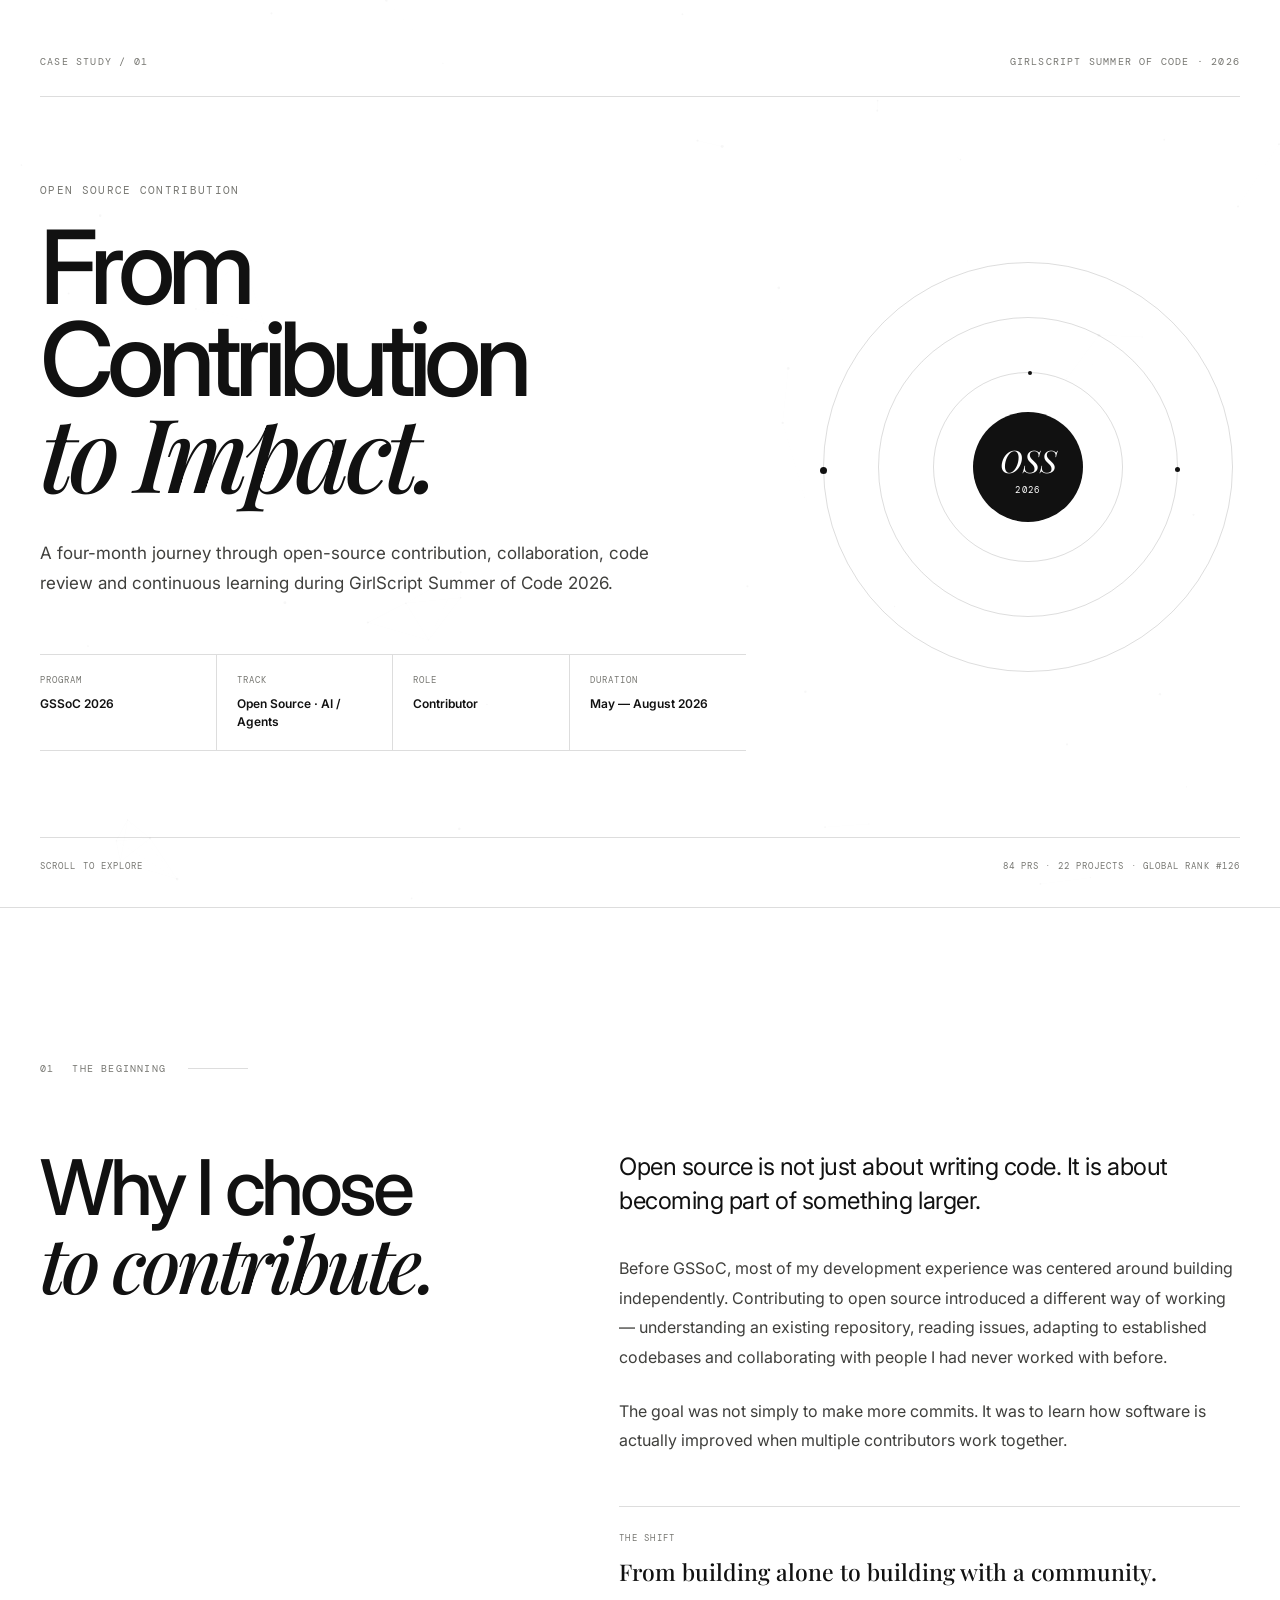
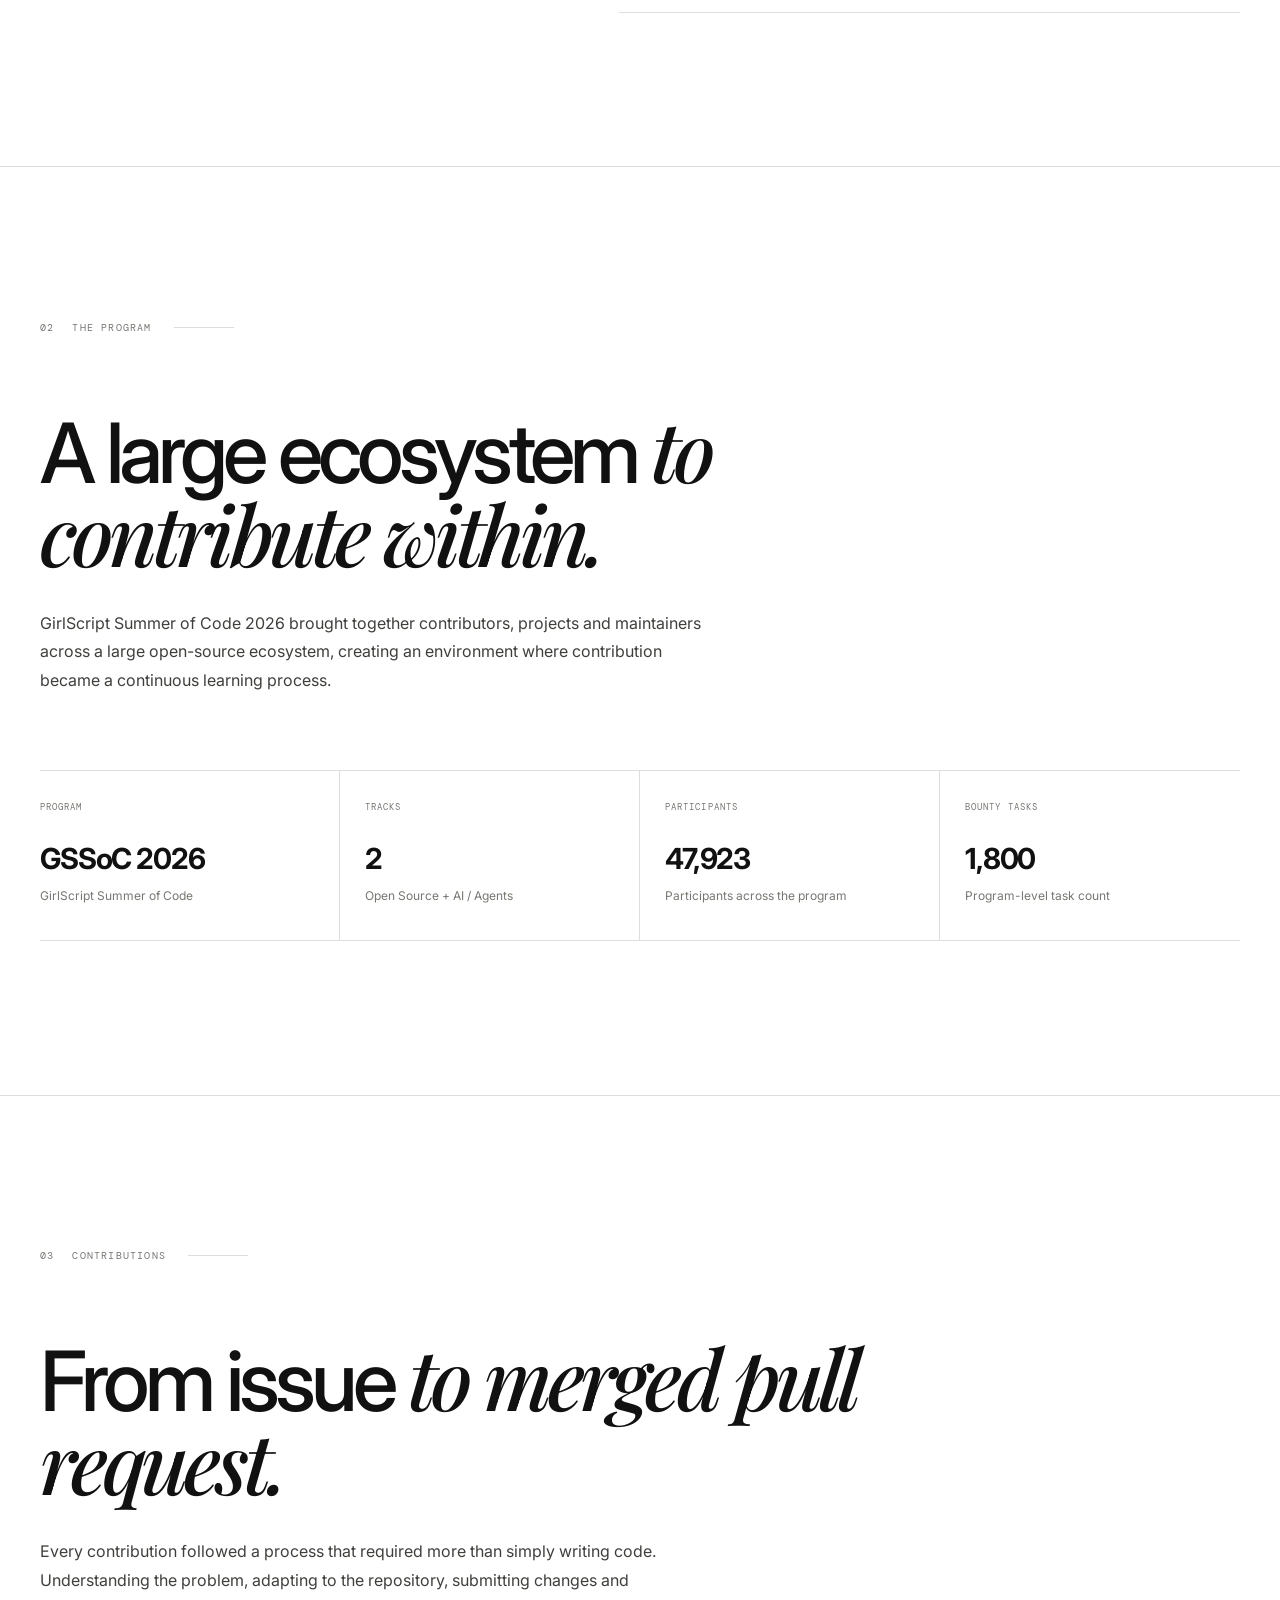
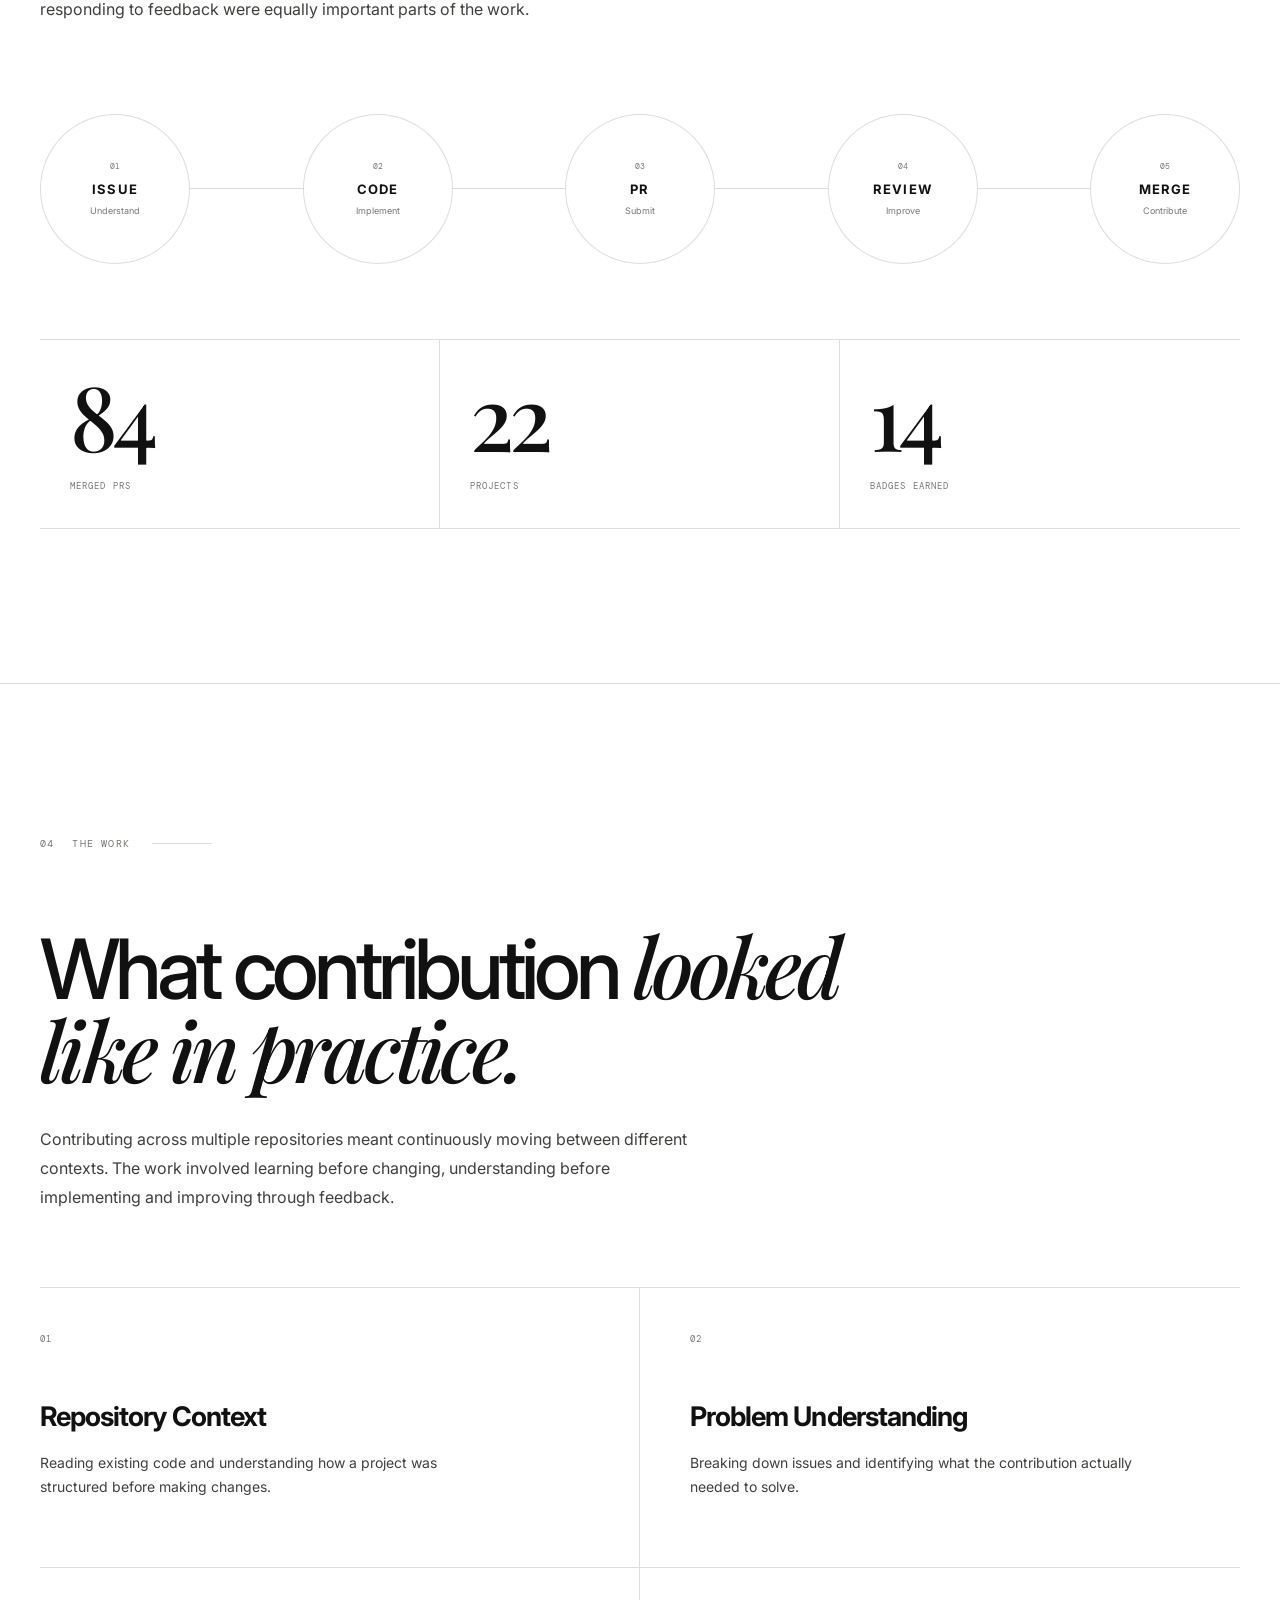
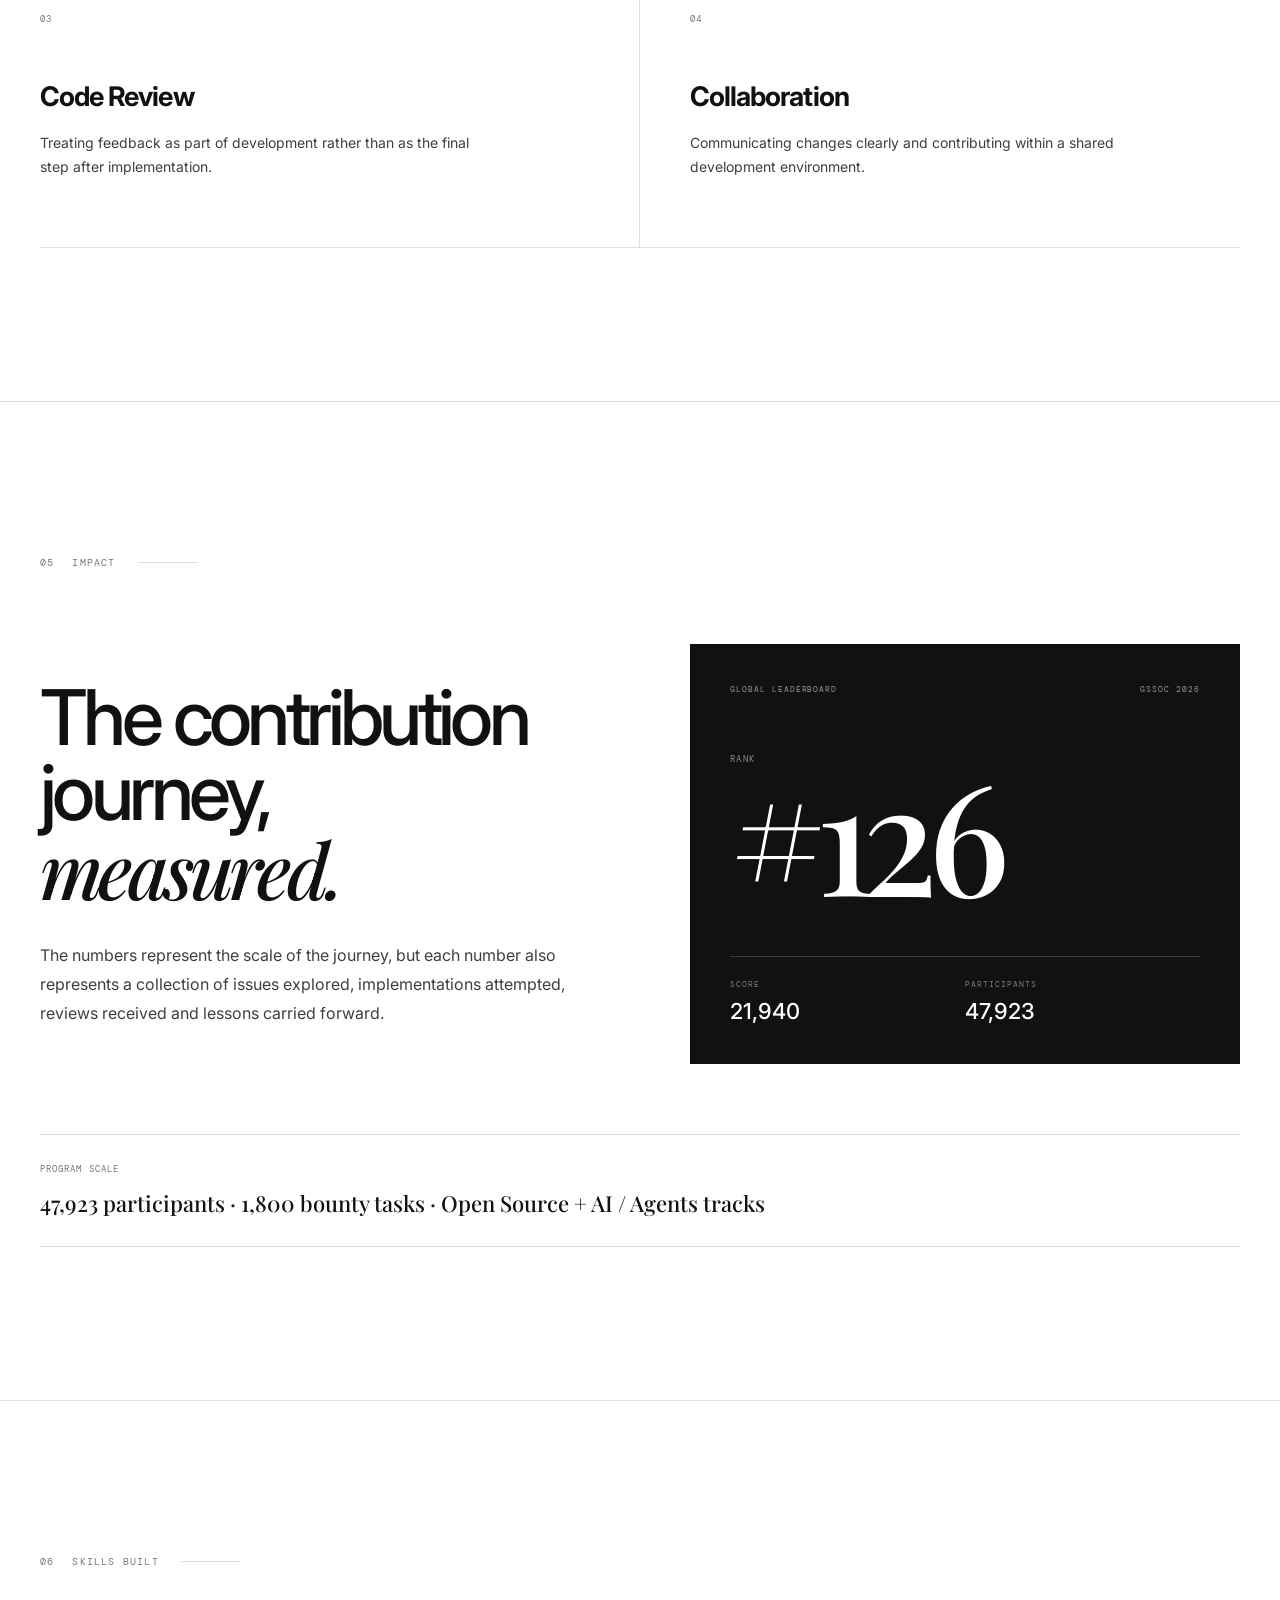
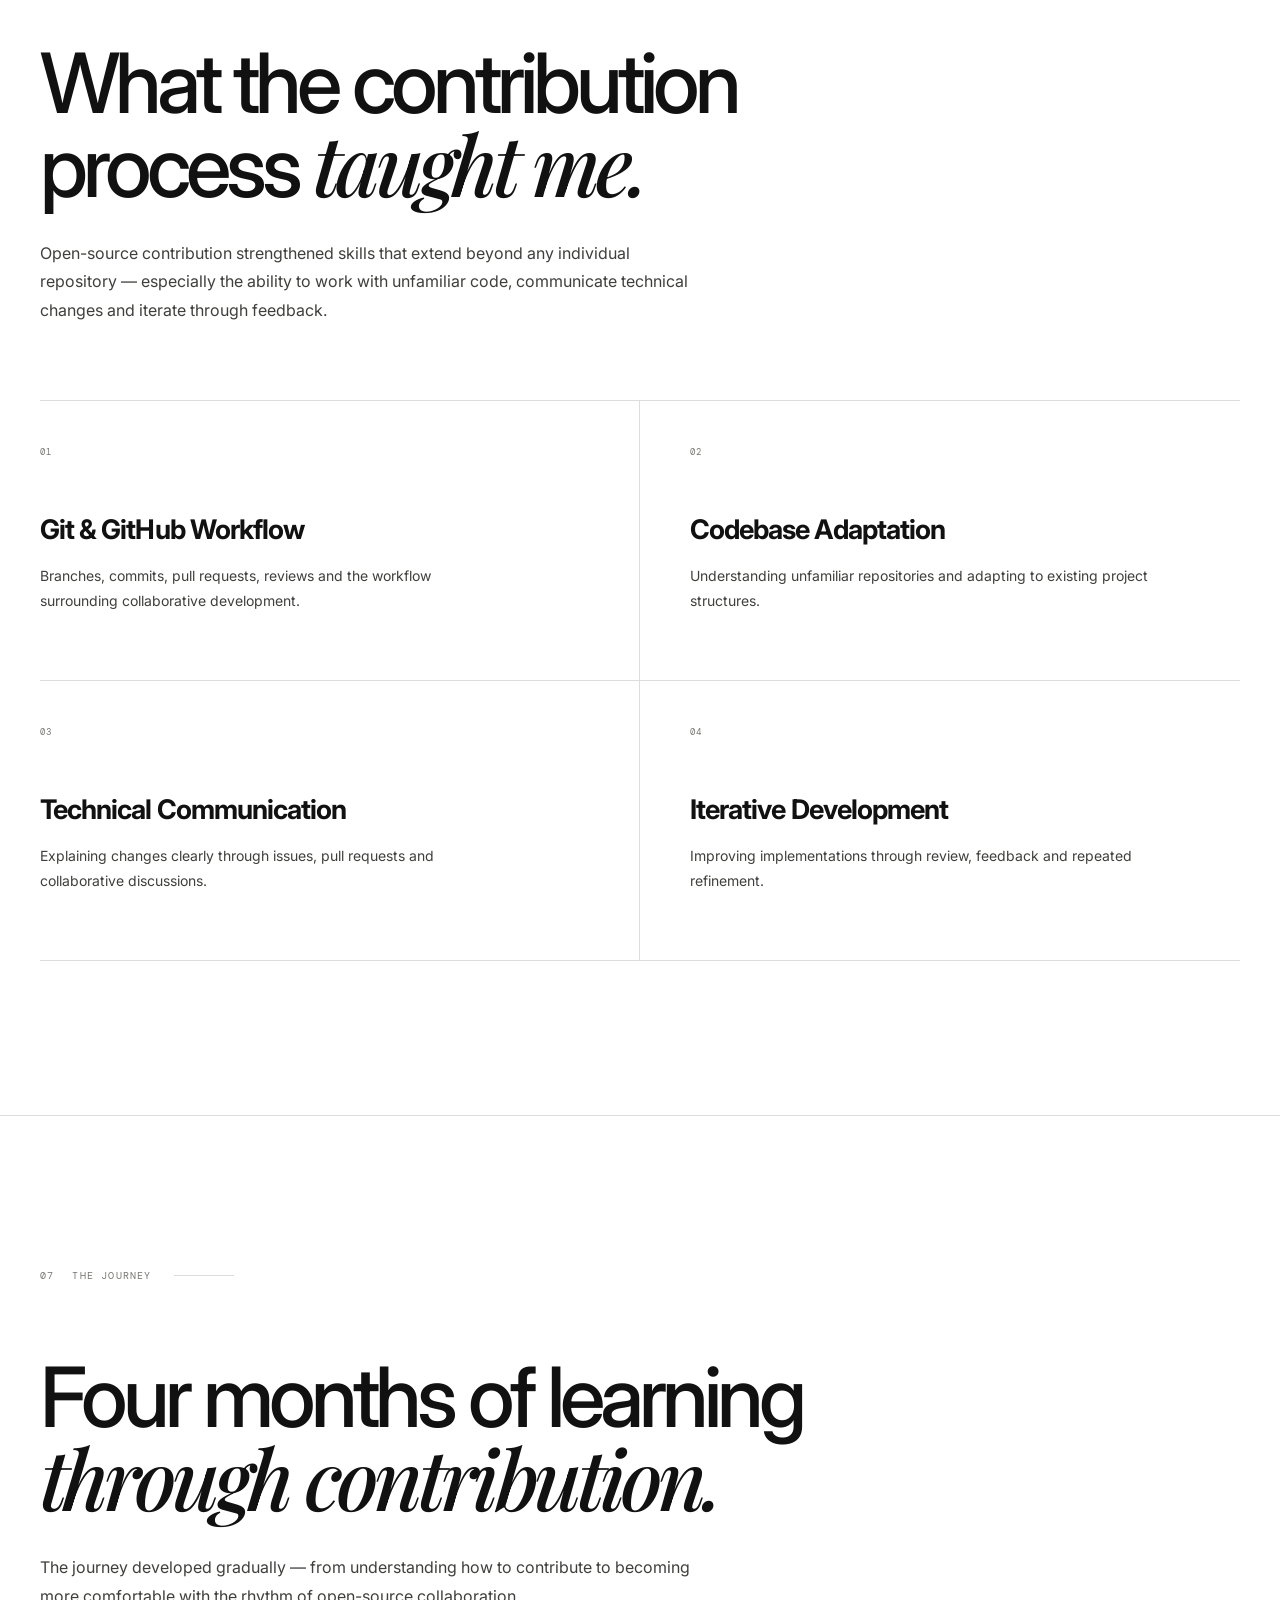
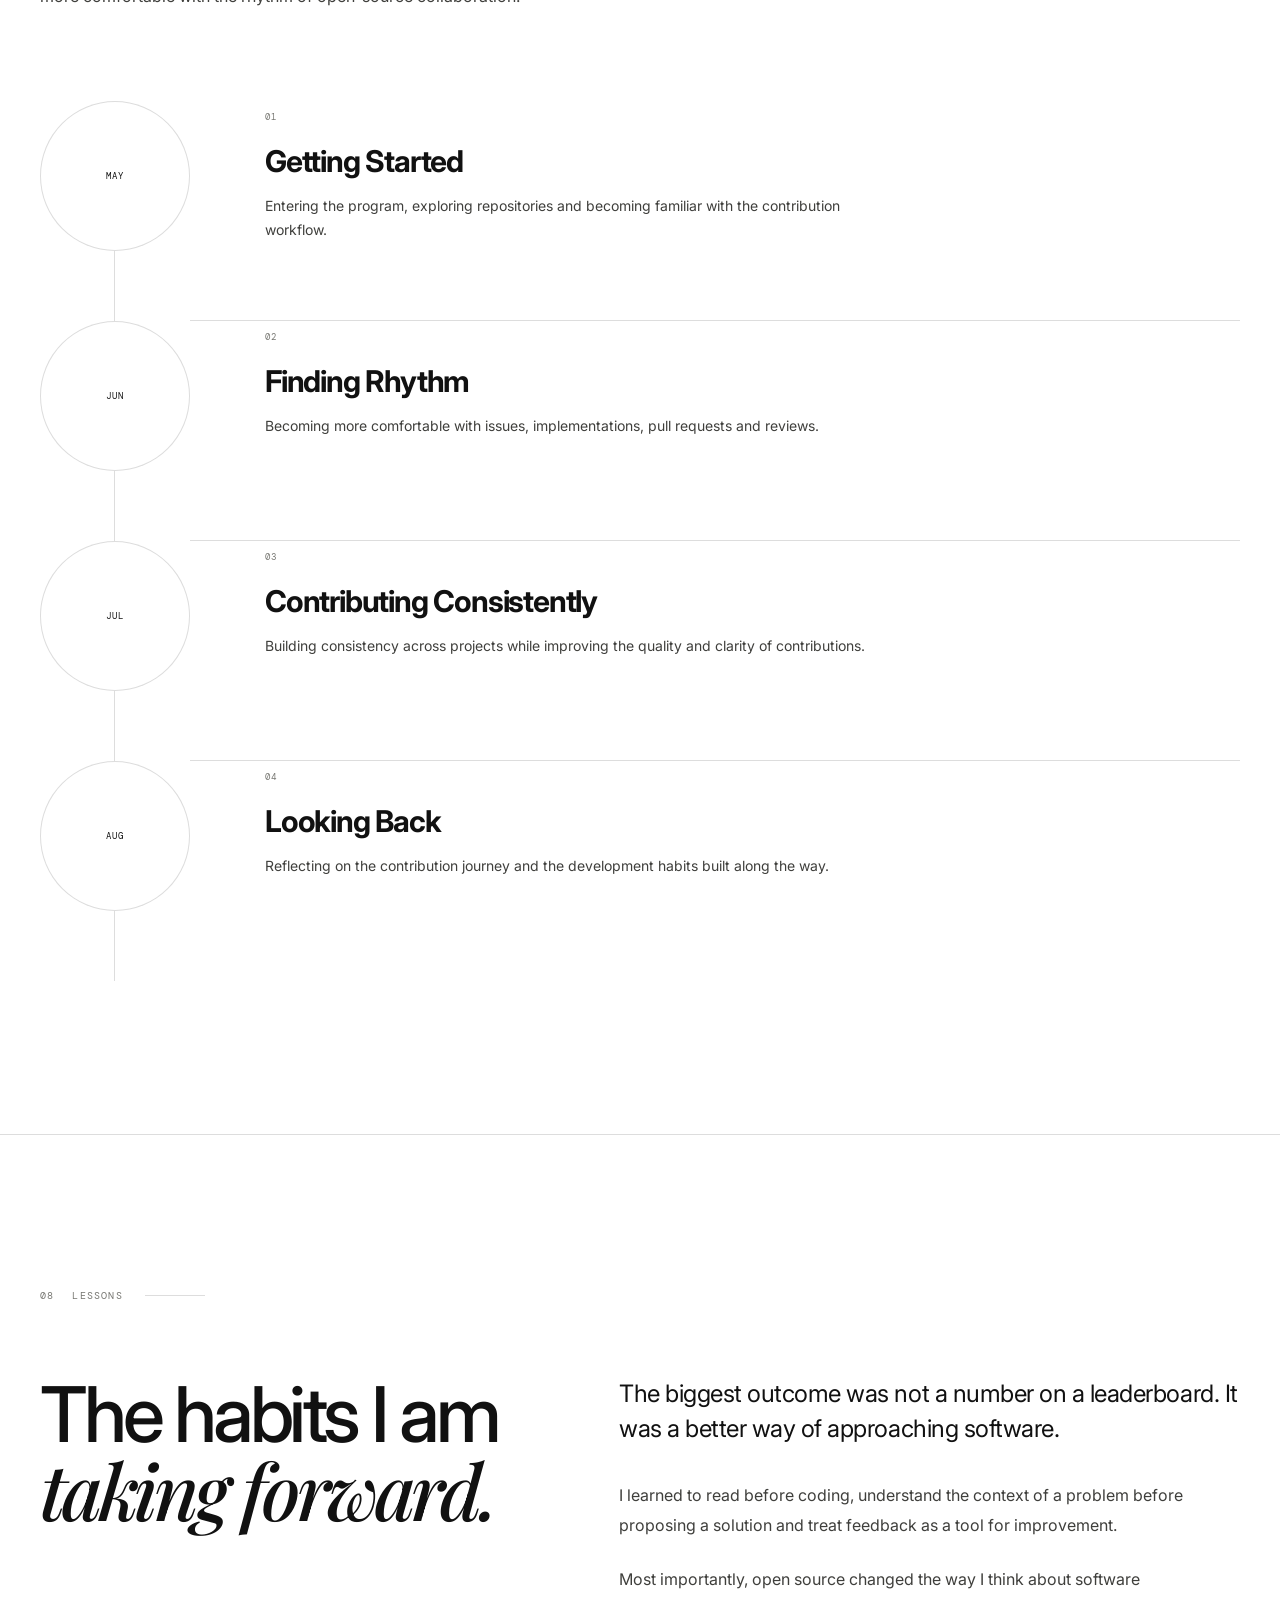
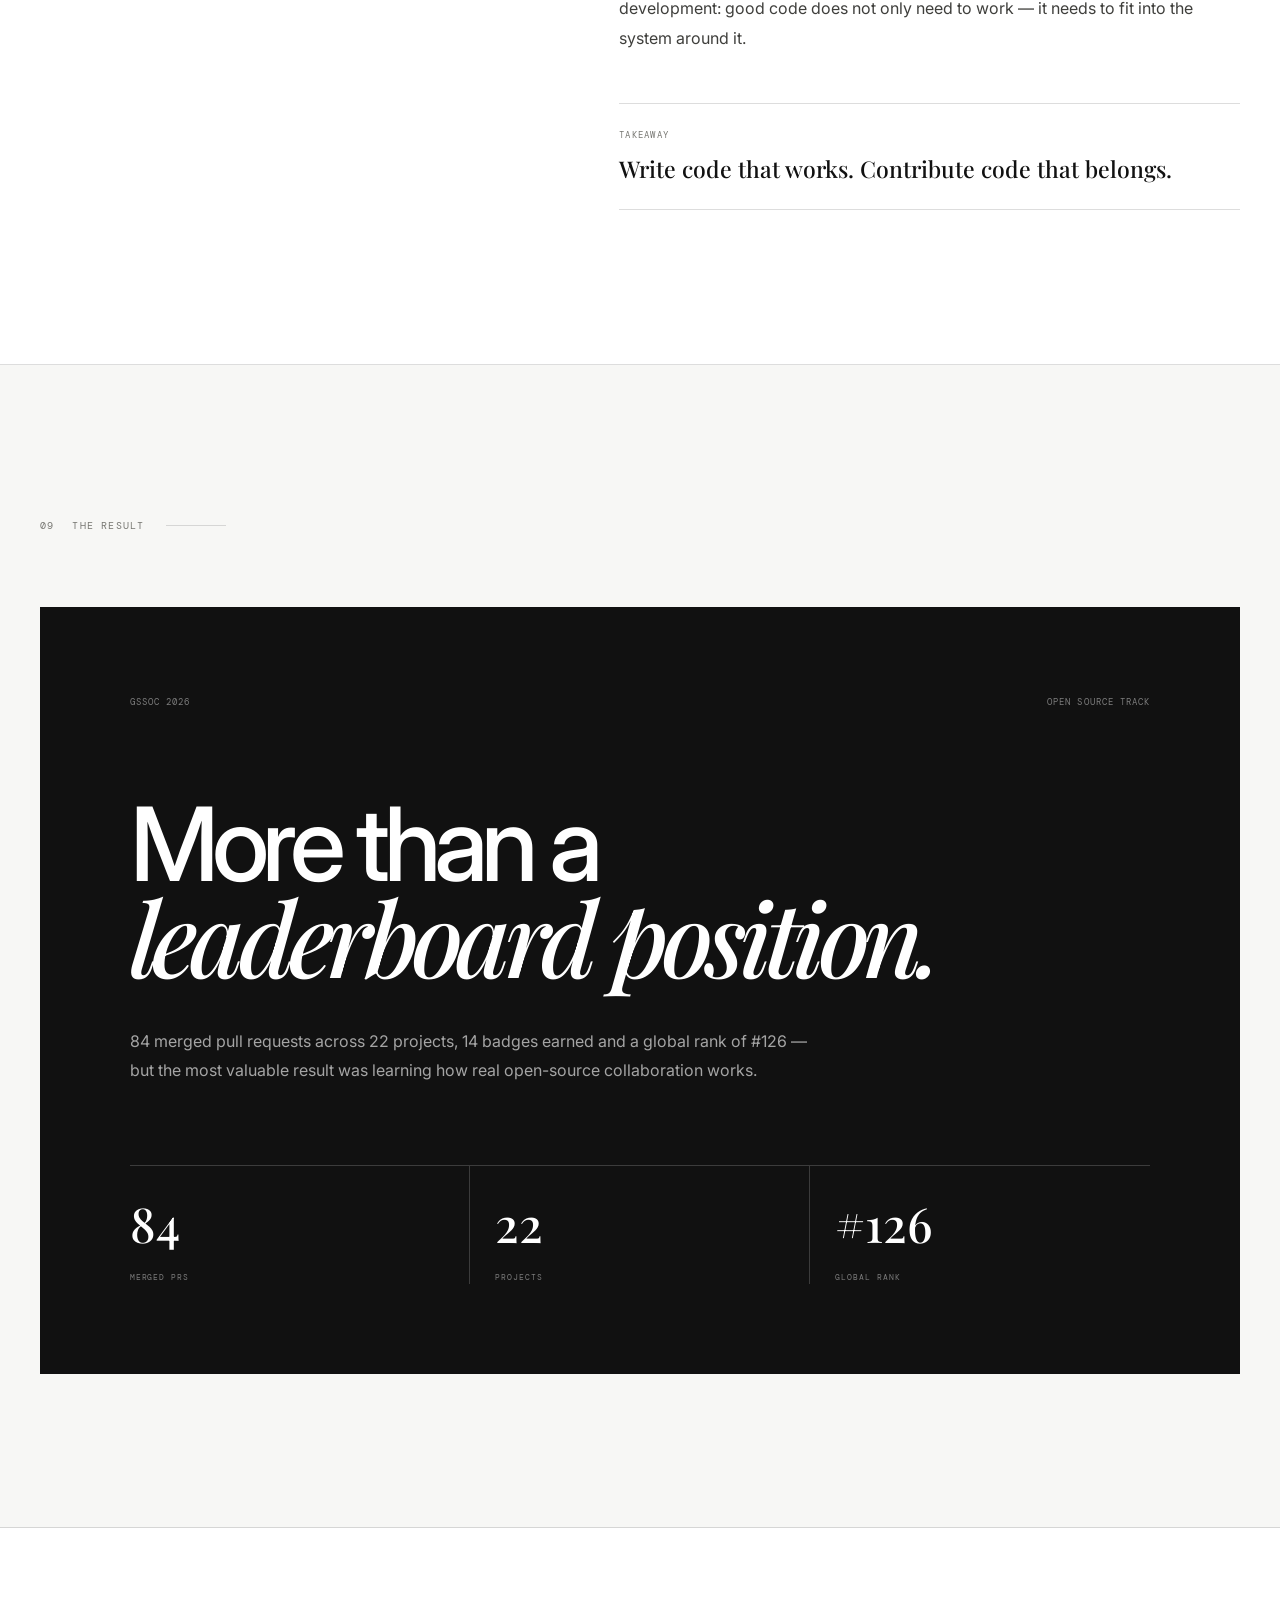
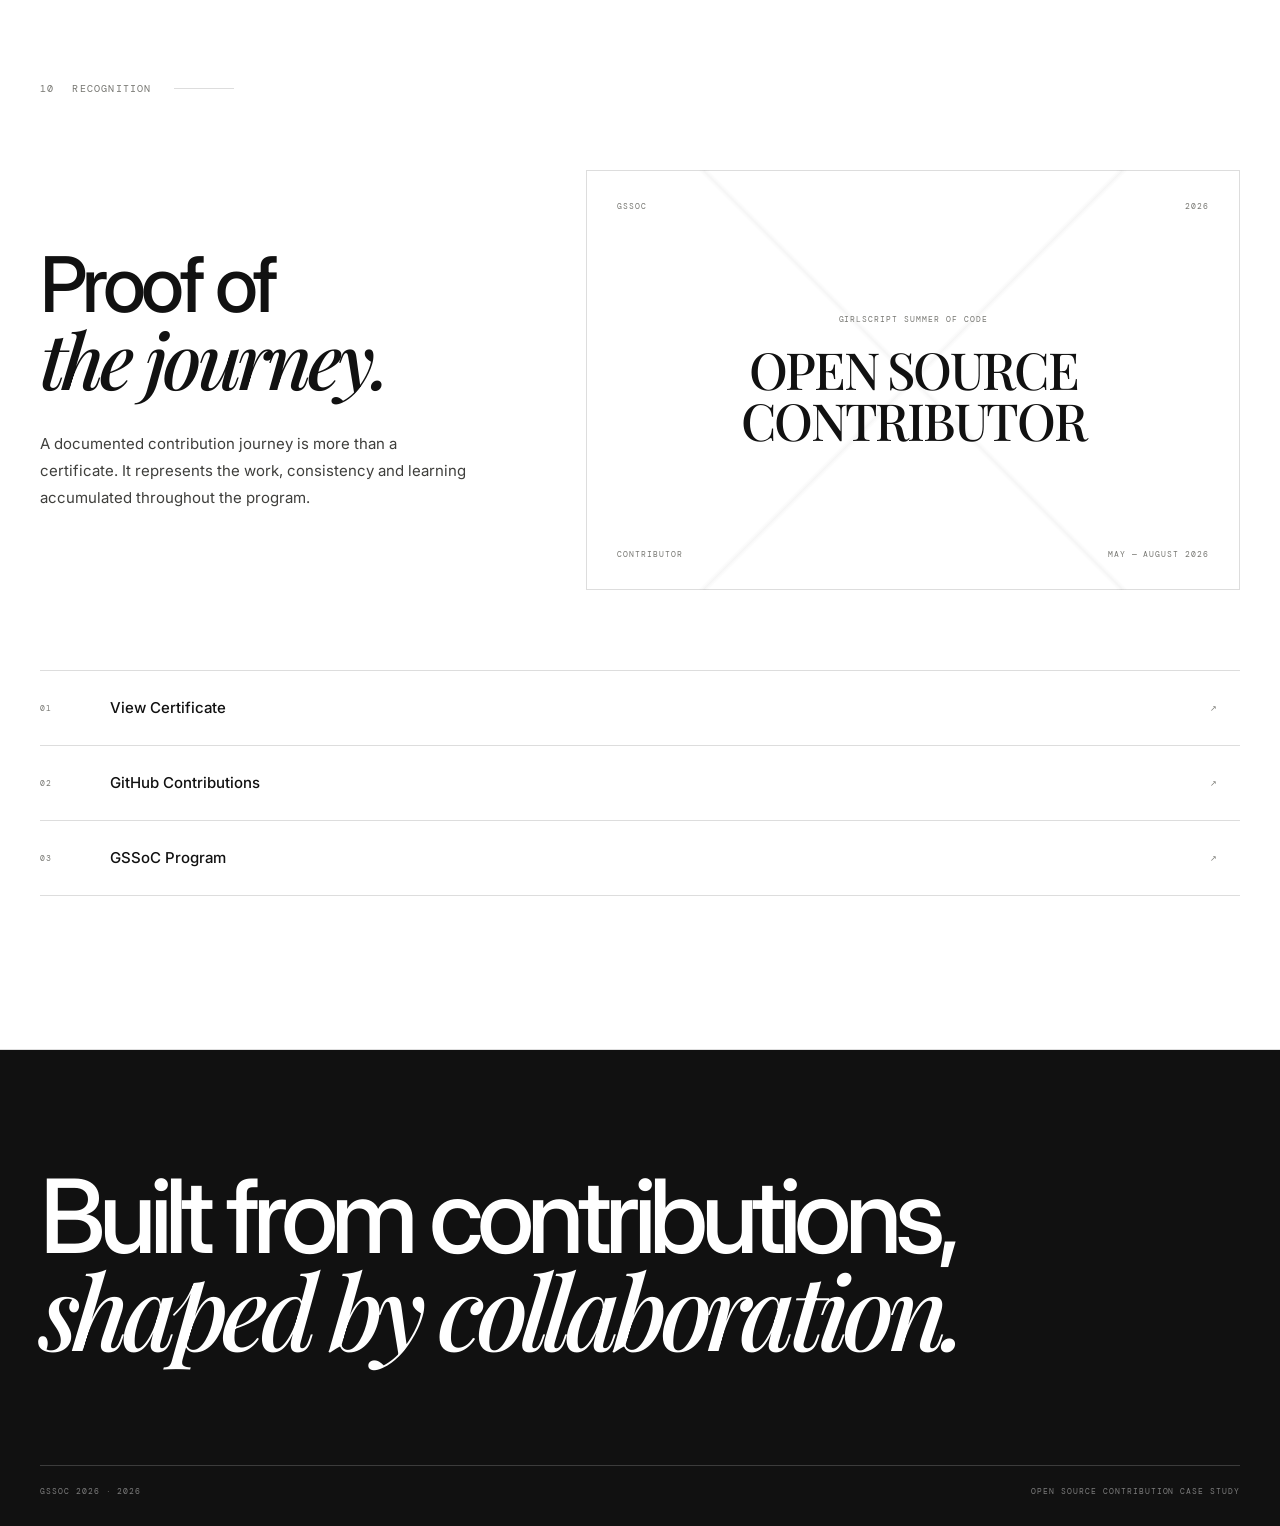
==== open source story/gssoc2026.html @ bcee95c9 "add gssoc experience" ====
<!doctype html>
<html lang="en">
  <head>
    <meta charset="UTF-8" />
    <meta name="viewport" content="width=device-width, initial-scale=1.0" />

    <title>GSSoC 2026 — Open Source Contribution Case Study</title>

    <meta
      name="description"
      content="A case study of my GirlScript Summer of Code 2026 open-source contribution journey."
    />

    <link rel="preconnect" href="https://fonts.googleapis.com" />
    <link rel="preconnect" href="https://fonts.gstatic.com" crossorigin />

    <link
      href="https://fonts.googleapis.com/css2?family=DM+Mono:wght@400;500&family=Inter:wght@400;500;600;700&family=Playfair+Display:ital,wght@0,500;0,600;1,500;1,600&display=swap"
      rel="stylesheet"
    />

    <link rel="stylesheet" href="opensource.css" />
  </head>

  <body>
    <div class="page-progress" id="page-progress"></div>

    <canvas id="network-bg"></canvas>

    <main>
      <!-- HERO -->
      <section class="gssoc-hero" id="top">
        <div class="hero-container">
          <div class="hero-top reveal">
            <span class="case-index">CASE STUDY / 01</span>
            <span class="hero-type">GIRLSCRIPT SUMMER OF CODE · 2026</span>
          </div>

          <div class="hero-main">
            <div class="hero-copy reveal">
              <p class="eyebrow">OPEN SOURCE CONTRIBUTION</p>

              <h1>
                From Contribution
                <em>to Impact.</em>
              </h1>

              <p class="hero-description">
                A four-month journey through open-source contribution,
                collaboration, code review and continuous learning during
                GirlScript Summer of Code 2026.
              </p>

              <div class="hero-meta">
                <div class="hero-meta-item">
                  <span>PROGRAM</span>
                  <strong>GSSoC 2026</strong>
                </div>

                <div class="hero-meta-item">
                  <span>TRACK</span>
                  <strong>Open Source · AI / Agents</strong>
                </div>

                <div class="hero-meta-item">
                  <span>ROLE</span>
                  <strong>Contributor</strong>
                </div>

                <div class="hero-meta-item">
                  <span>DURATION</span>
                  <strong>May — August 2026</strong>
                </div>
              </div>
            </div>

            <div class="hero-visual reveal">
              <div class="orbit orbit-one"></div>
              <div class="orbit orbit-two"></div>
              <div class="orbit orbit-three"></div>

              <div class="orbit-core">
                <span>OSS</span>
                <small>2026</small>
              </div>
            </div>
          </div>

          <div class="hero-bottom reveal">
            <span>SCROLL TO EXPLORE</span>
            <span>84 PRs · 22 PROJECTS · GLOBAL RANK #126</span>
          </div>
        </div>
      </section>

      <!-- 01 THE BEGINNING -->
      <section class="project-section story-section" id="beginning">
        <div class="section-container">
          <div class="section-heading reveal">
            <span class="section-number">01</span>
            <span class="section-label">THE BEGINNING</span>
          </div>

          <div class="story-grid">
            <div class="story-title reveal">
              <h2>
                Why I chose
                <em>to contribute.</em>
              </h2>
            </div>

            <div class="story-content reveal">
              <p class="story-lead">
                Open source is not just about writing code. It is about becoming
                part of something larger.
              </p>

              <p>
                Before GSSoC, most of my development experience was centered
                around building independently. Contributing to open source
                introduced a different way of working — understanding an
                existing repository, reading issues, adapting to established
                codebases and collaborating with people I had never worked with
                before.
              </p>

              <p>
                The goal was not simply to make more commits. It was to learn
                how software is actually improved when multiple contributors
                work together.
              </p>

              <div class="story-highlight">
                <span>THE SHIFT</span>
                <strong>
                  From building alone to building with a community.
                </strong>
              </div>
            </div>
          </div>
        </div>
      </section>

      <!-- 02 THE PROGRAM -->
      <section class="project-section" id="program">
        <div class="section-container">
          <div class="section-heading reveal">
            <span class="section-number">02</span>
            <span class="section-label">THE PROGRAM</span>
          </div>

          <div class="section-intro reveal">
            <h2>
              A large ecosystem
              <em>to contribute within.</em>
            </h2>

            <p>
              GirlScript Summer of Code 2026 brought together contributors,
              projects and maintainers across a large open-source ecosystem,
              creating an environment where contribution became a continuous
              learning process.
            </p>
          </div>

          <div class="program-grid">
            <div class="program-card reveal">
              <span>PROGRAM</span>
              <strong>GSSoC 2026</strong>
              <p>GirlScript Summer of Code</p>
            </div>

            <div class="program-card reveal">
              <span>TRACKS</span>
              <strong>2</strong>
              <p>Open Source + AI / Agents</p>
            </div>

            <div class="program-card reveal">
              <span>PARTICIPANTS</span>
              <strong>47,923</strong>
              <p>Participants across the program</p>
            </div>

            <div class="program-card reveal">
              <span>BOUNTY TASKS</span>
              <strong>1,800</strong>
              <p>Program-level task count</p>
            </div>
          </div>
        </div>
      </section>

      <!-- 03 CONTRIBUTIONS -->
      <section class="project-section" id="contributions">
        <div class="section-container">
          <div class="section-heading reveal">
            <span class="section-number">03</span>
            <span class="section-label">CONTRIBUTIONS</span>
          </div>

          <div class="section-intro reveal">
            <h2>
              From issue
              <em>to merged pull request.</em>
            </h2>

            <p>
              Every contribution followed a process that required more than
              simply writing code. Understanding the problem, adapting to the
              repository, submitting changes and responding to feedback were
              equally important parts of the work.
            </p>
          </div>

          <div class="contribution-flow reveal">
            <div class="contribution-node">
              <span>01</span>
              <strong>ISSUE</strong>
              <small>Understand</small>
            </div>

            <div class="flow-line"></div>

            <div class="contribution-node">
              <span>02</span>
              <strong>CODE</strong>
              <small>Implement</small>
            </div>

            <div class="flow-line"></div>

            <div class="contribution-node">
              <span>03</span>
              <strong>PR</strong>
              <small>Submit</small>
            </div>

            <div class="flow-line"></div>

            <div class="contribution-node">
              <span>04</span>
              <strong>REVIEW</strong>
              <small>Improve</small>
            </div>

            <div class="flow-line"></div>

            <div class="contribution-node">
              <span>05</span>
              <strong>MERGE</strong>
              <small>Contribute</small>
            </div>
          </div>

          <div class="metrics-grid">
            <div class="metric-card reveal">
              <strong data-count="84">84</strong>
              <span>MERGED PRs</span>
            </div>

            <div class="metric-card reveal">
              <strong data-count="22">22</strong>
              <span>PROJECTS</span>
            </div>

            <div class="metric-card reveal">
              <strong data-count="14">14</strong>
              <span>BADGES EARNED</span>
            </div>
          </div>
        </div>
      </section>

      <!-- 04 THE WORK -->
      <section class="project-section" id="work">
        <div class="section-container">
          <div class="section-heading reveal">
            <span class="section-number">04</span>
            <span class="section-label">THE WORK</span>
          </div>

          <div class="section-intro reveal">
            <h2>
              What contribution
              <em>looked like in practice.</em>
            </h2>

            <p>
              Contributing across multiple repositories meant continuously
              moving between different contexts. The work involved learning
              before changing, understanding before implementing and improving
              through feedback.
            </p>
          </div>

          <div class="work-grid">
            <article class="work-card reveal">
              <span class="work-number">01</span>
              <h3>Repository Context</h3>
              <p>
                Reading existing code and understanding how a project was
                structured before making changes.
              </p>
            </article>

            <article class="work-card reveal">
              <span class="work-number">02</span>
              <h3>Problem Understanding</h3>
              <p>
                Breaking down issues and identifying what the contribution
                actually needed to solve.
              </p>
            </article>

            <article class="work-card reveal">
              <span class="work-number">03</span>
              <h3>Code Review</h3>
              <p>
                Treating feedback as part of development rather than as the
                final step after implementation.
              </p>
            </article>

            <article class="work-card reveal">
              <span class="work-number">04</span>
              <h3>Collaboration</h3>
              <p>
                Communicating changes clearly and contributing within a shared
                development environment.
              </p>
            </article>
          </div>
        </div>
      </section>

      <!-- 05 IMPACT -->
      <section class="project-section impact-section" id="impact">
        <div class="section-container">
          <div class="section-heading reveal">
            <span class="section-number">05</span>
            <span class="section-label">IMPACT</span>
          </div>

          <div class="impact-layout">
            <div class="impact-copy reveal">
              <h2>
                The contribution journey,
                <em>measured.</em>
              </h2>

              <p>
                The numbers represent the scale of the journey, but each number
                also represents a collection of issues explored, implementations
                attempted, reviews received and lessons carried forward.
              </p>
            </div>

            <div class="leaderboard-card reveal">
              <div class="leaderboard-top">
                <span>GLOBAL LEADERBOARD</span>
                <span>GSSoC 2026</span>
              </div>

              <div class="rank-value">
                <small>RANK</small>
                <strong>#126</strong>
              </div>

              <div class="leaderboard-details">
                <div>
                  <span>SCORE</span>
                  <strong>21,940</strong>
                </div>

                <div>
                  <span>PARTICIPANTS</span>
                  <strong>47,923</strong>
                </div>
              </div>
            </div>
          </div>

          <div class="impact-scale reveal">
            <span>PROGRAM SCALE</span>
            <strong>
              47,923 participants · 1,800 bounty tasks · Open Source + AI /
              Agents tracks
            </strong>
          </div>
        </div>
      </section>

      <!-- 06 SKILLS BUILT -->
      <section class="project-section" id="skills">
        <div class="section-container">
          <div class="section-heading reveal">
            <span class="section-number">06</span>
            <span class="section-label">SKILLS BUILT</span>
          </div>

          <div class="section-intro reveal">
            <h2>
              What the contribution process
              <em>taught me.</em>
            </h2>

            <p>
              Open-source contribution strengthened skills that extend beyond
              any individual repository — especially the ability to work with
              unfamiliar code, communicate technical changes and iterate through
              feedback.
            </p>
          </div>

          <div class="skills-grid">
            <article class="skill-card reveal">
              <span>01</span>
              <h3>Git &amp; GitHub Workflow</h3>
              <p>
                Branches, commits, pull requests, reviews and the workflow
                surrounding collaborative development.
              </p>
            </article>

            <article class="skill-card reveal">
              <span>02</span>
              <h3>Codebase Adaptation</h3>
              <p>
                Understanding unfamiliar repositories and adapting to existing
                project structures.
              </p>
            </article>

            <article class="skill-card reveal">
              <span>03</span>
              <h3>Technical Communication</h3>
              <p>
                Explaining changes clearly through issues, pull requests and
                collaborative discussions.
              </p>
            </article>

            <article class="skill-card reveal">
              <span>04</span>
              <h3>Iterative Development</h3>
              <p>
                Improving implementations through review, feedback and repeated
                refinement.
              </p>
            </article>
          </div>
        </div>
      </section>

      <!-- 07 THE JOURNEY -->
      <section class="project-section journey-section" id="journey">
        <div class="section-container">
          <div class="section-heading reveal">
            <span class="section-number">07</span>
            <span class="section-label">THE JOURNEY</span>
          </div>

          <div class="journey-intro reveal">
            <h2>
              Four months of learning
              <em>through contribution.</em>
            </h2>

            <p>
              The journey developed gradually — from understanding how to
              contribute to becoming more comfortable with the rhythm of
              open-source collaboration.
            </p>
          </div>

          <div class="journey-track">
            <div class="journey-item reveal">
              <div class="journey-marker">
                <span>MAY</span>
              </div>

              <div class="journey-content">
                <span>01</span>
                <h3>Getting Started</h3>
                <p>
                  Entering the program, exploring repositories and becoming
                  familiar with the contribution workflow.
                </p>
              </div>
            </div>

            <div class="journey-item reveal">
              <div class="journey-marker">
                <span>JUN</span>
              </div>

              <div class="journey-content">
                <span>02</span>
                <h3>Finding Rhythm</h3>
                <p>
                  Becoming more comfortable with issues, implementations, pull
                  requests and reviews.
                </p>
              </div>
            </div>

            <div class="journey-item reveal">
              <div class="journey-marker">
                <span>JUL</span>
              </div>

              <div class="journey-content">
                <span>03</span>
                <h3>Contributing Consistently</h3>
                <p>
                  Building consistency across projects while improving the
                  quality and clarity of contributions.
                </p>
              </div>
            </div>

            <div class="journey-item reveal">
              <div class="journey-marker">
                <span>AUG</span>
              </div>

              <div class="journey-content">
                <span>04</span>
                <h3>Looking Back</h3>
                <p>
                  Reflecting on the contribution journey and the development
                  habits built along the way.
                </p>
              </div>
            </div>
          </div>
        </div>
      </section>

      <!-- 08 LESSONS -->
      <section class="project-section" id="lessons">
        <div class="section-container">
          <div class="section-heading reveal">
            <span class="section-number">08</span>
            <span class="section-label">LESSONS</span>
          </div>

          <div class="lessons-layout">
            <div class="lessons-title reveal">
              <h2>
                The habits I am
                <em>taking forward.</em>
              </h2>
            </div>

            <div class="lessons-content reveal">
              <p class="lessons-lead">
                The biggest outcome was not a number on a leaderboard. It was a
                better way of approaching software.
              </p>

              <p>
                I learned to read before coding, understand the context of a
                problem before proposing a solution and treat feedback as a tool
                for improvement.
              </p>

              <p>
                Most importantly, open source changed the way I think about
                software development: good code does not only need to work — it
                needs to fit into the system around it.
              </p>

              <div class="lesson-highlight">
                <span>TAKEAWAY</span>
                <strong>
                  Write code that works. Contribute code that belongs.
                </strong>
              </div>
            </div>
          </div>
        </div>
      </section>

      <!-- 09 THE RESULT -->
      <section class="project-section result-section" id="result">
        <div class="section-container">
          <div class="section-heading reveal">
            <span class="section-number">09</span>
            <span class="section-label">THE RESULT</span>
          </div>

          <div class="result-panel reveal">
            <div class="result-label">
              <span>GSSoC 2026</span>
              <span>OPEN SOURCE TRACK</span>
            </div>

            <h2>
              More than a
              <em>leaderboard position.</em>
            </h2>

            <p>
              84 merged pull requests across 22 projects, 14 badges earned and a
              global rank of #126 — but the most valuable result was learning
              how real open-source collaboration works.
            </p>

            <div class="result-stats">
              <div>
                <strong>84</strong>
                <span>MERGED PRs</span>
              </div>

              <div>
                <strong>22</strong>
                <span>PROJECTS</span>
              </div>

              <div>
                <strong>#126</strong>
                <span>GLOBAL RANK</span>
              </div>
            </div>
          </div>
        </div>
      </section>

      <!-- 10 RECOGNITION -->
      <section class="project-section recognition-section" id="recognition">
        <div class="section-container">
          <div class="section-heading reveal">
            <span class="section-number">10</span>
            <span class="section-label">RECOGNITION</span>
          </div>

          <div class="recognition-layout">
            <div class="recognition-copy reveal">
              <h2>
                Proof of
                <em>the journey.</em>
              </h2>

              <p>
                A documented contribution journey is more than a certificate. It
                represents the work, consistency and learning accumulated
                throughout the program.
              </p>
            </div>

            <div class="certificate-panel reveal">
              <div class="certificate-top">
                <span>GSSoC</span>
                <span>2026</span>
              </div>

              <div class="certificate-center">
                <small>GIRLSCRIPT SUMMER OF CODE</small>
                <strong>OPEN SOURCE CONTRIBUTOR</strong>
              </div>

              <div class="certificate-bottom">
                <span>CONTRIBUTOR</span>
                <span>MAY — AUGUST 2026</span>
              </div>
            </div>
          </div>

          <div class="project-links reveal">
            <a href="#" class="project-link">
              <span>01</span>
              <strong>View Certificate</strong>
              <span>↗</span>
            </a>

            <a href="#" class="project-link">
              <span>02</span>
              <strong>GitHub Contributions</strong>
              <span>↗</span>
            </a>

            <a href="#" class="project-link">
              <span>03</span>
              <strong>GSSoC Program</strong>
              <span>↗</span>
            </a>
          </div>
        </div>
      </section>
    </main>

    <!-- FOOTER -->
    <footer class="gssoc-footer">
      <div class="footer-container">
        <div class="footer-main reveal">
          <h2>
            Built from contributions,
            <em>shaped by collaboration.</em>
          </h2>
        </div>

        <div class="footer-bottom">
          <span>GSSoC 2026 · <span id="footer-year"></span></span>
          <span>OPEN SOURCE CONTRIBUTION CASE STUDY</span>
        </div>
      </div>
    </footer>

    <script src="opensource.js"></script>
  </body>
</html>
---- open source story/opensource.css ----
/* GSSoC 2026 — Open Source Contribution Case Study */

:root {
  --bg: #ffffff;
  --bg-soft: #f7f7f5;
  --surface: #f1f1ee;
  --surface-dark: #111111;

  --text: #111111;
  --text-soft: #3f3f3c;
  --text-muted: #777772;

  --line: rgba(17, 17, 17, 0.14);
  --line-soft: rgba(17, 17, 17, 0.07);

  --accent: #111111;
  --accent-light: #ecec6a;

  --serif: "Playfair Display", Georgia, serif;
  --sans: "Inter", Arial, sans-serif;
  --mono: "DM Mono", monospace;

  --container: 1240px;
  --section-space: clamp(100px, 12vw, 180px);

  --ease: cubic-bezier(0.22, 1, 0.36, 1);
}

/* RESET */

* {
  margin: 0;
  padding: 0;
  box-sizing: border-box;
}

html {
  scroll-behavior: smooth;
}

body {
  background: var(--bg);
  color: var(--text);
  font-family: var(--sans);
  overflow-x: hidden;
  -webkit-font-smoothing: antialiased;
}

a {
  color: inherit;
  text-decoration: none;
}

button,
a {
  -webkit-tap-highlight-color: transparent;
}

::selection {
  background: var(--text);
  color: var(--bg);
}

/* NETWORK BACKGROUND */

#network-bg {
  position: fixed;
  inset: 0;
  width: 100%;
  height: 100%;
  pointer-events: none;
  z-index: -2;
  opacity: 0.15;
}

/* PAGE PROGRESS */

.page-progress {
  position: fixed;
  top: 0;
  left: 0;
  width: 0;
  height: 3px;
  background: var(--text);
  z-index: 9999;
  transform-origin: left;
}

/* GLOBAL CONTAINER */

.hero-container,
.section-container,
.footer-container {
  width: min(calc(100% - 80px), var(--container));
  margin: 0 auto;
}

/* HERO */

.gssoc-hero {
  min-height: 100vh;
  display: flex;
  align-items: center;
  position: relative;
  overflow: hidden;
  border-bottom: 1px solid var(--line);
}

.hero-container {
  padding: 55px 0 35px;
}

.hero-top {
  display: flex;
  justify-content: space-between;
  align-items: center;
  padding-bottom: 28px;
  border-bottom: 1px solid var(--line);
}

.case-index,
.hero-type,
.eyebrow,
.section-label,
.section-number,
.hero-meta-item span,
.hero-bottom,
.program-card span,
.work-number,
.metric-card span,
.leaderboard-top,
.leaderboard-details span,
.impact-scale span,
.skill-card span,
.journey-content > span,
.journey-marker,
.lesson-highlight span,
.result-label,
.result-stats span,
.certificate-top,
.certificate-bottom,
.certificate-center small,
.project-link span,
.footer-bottom {
  font-family: var(--mono);
  text-transform: uppercase;
  letter-spacing: 0.12em;
}

.case-index,
.hero-type {
  font-size: 10px;
  color: var(--text-muted);
}

.hero-main {
  min-height: calc(100vh - 160px);
  display: grid;
  grid-template-columns: minmax(0, 1.25fr) minmax(360px, 0.75fr);
  align-items: center;
  gap: 70px;
}

.hero-copy {
  max-width: 780px;
}

.eyebrow {
  font-size: 11px;
  margin-bottom: 24px;
  color: var(--text-muted);
}

.hero-copy h1 {
  font-size: clamp(64px, 8vw, 126px);
  line-height: 0.9;
  font-weight: 500;
  letter-spacing: -0.065em;
  max-width: 850px;
}

.hero-copy h1 em {
  display: block;
  font-family: var(--serif);
  font-weight: 500;
  letter-spacing: -0.055em;
}

.hero-description {
  max-width: 620px;
  margin-top: 42px;
  font-size: 17px;
  line-height: 1.75;
  color: var(--text-soft);
}

.hero-meta {
  margin-top: 55px;
  display: grid;
  grid-template-columns: repeat(4, 1fr);
  border-top: 1px solid var(--line);
  border-bottom: 1px solid var(--line);
}

.hero-meta-item {
  padding: 19px 20px 19px 0;
  border-right: 1px solid var(--line);
}

.hero-meta-item:not(:first-child) {
  padding-left: 20px;
}

.hero-meta-item:last-child {
  border-right: 0;
}

.hero-meta-item span {
  display: block;
  font-size: 9px;
  color: var(--text-muted);
  margin-bottom: 9px;
}

.hero-meta-item strong {
  display: block;
  font-size: 12px;
  font-weight: 600;
  line-height: 1.5;
}

/* HERO ORBIT */

.hero-visual {
  display: flex;
  align-items: center;
  justify-content: center;
  min-height: 520px;
  position: relative;
}

.orbit {
  position: absolute;
  border: 1px solid var(--line);
  border-radius: 50%;
  animation: orbitRotate 22s linear infinite;
}

.orbit-one {
  width: 410px;
  height: 410px;
}

.orbit-two {
  width: 300px;
  height: 300px;
  animation-duration: 17s;
  animation-direction: reverse;
}

.orbit-three {
  width: 190px;
  height: 190px;
  animation-duration: 12s;
}

.orbit::before {
  content: "";
  position: absolute;
  width: 7px;
  height: 7px;
  border-radius: 50%;
  background: var(--text);
  top: 50%;
  left: -4px;
}

.orbit-two::before {
  width: 5px;
  height: 5px;
  left: auto;
  right: -3px;
}

.orbit-three::before {
  width: 4px;
  height: 4px;
  top: -2px;
  left: 50%;
}

.orbit-core {
  width: 110px;
  height: 110px;
  border-radius: 50%;
  background: var(--text);
  color: var(--bg);
  display: flex;
  flex-direction: column;
  justify-content: center;
  align-items: center;
  position: relative;
  z-index: 2;
}

.orbit-core span {
  font-family: var(--serif);
  font-size: 31px;
  font-style: italic;
}

.orbit-core small {
  font-family: var(--mono);
  font-size: 9px;
  letter-spacing: 0.15em;
  margin-top: 3px;
}

@keyframes orbitRotate {
  to {
    transform: rotate(360deg);
  }
}

.hero-bottom {
  display: flex;
  justify-content: space-between;
  padding-top: 22px;
  border-top: 1px solid var(--line);
  font-size: 9px;
  color: var(--text-muted);
}

/* SECTIONS */

.project-section {
  position: relative;
  padding: var(--section-space) 0;
  border-bottom: 1px solid var(--line);
  opacity: 1;
  transform: translateY(0);
}

.section-container {
  position: relative;
}

.section-heading {
  display: flex;
  align-items: center;
  gap: 18px;
  margin-bottom: 75px;
}

.section-number {
  font-size: 10px;
  color: var(--text-muted);
}

.section-label {
  font-size: 10px;
  color: var(--text-muted);
}

.section-heading::after {
  content: "";
  width: 60px;
  height: 1px;
  background: var(--line);
  margin-left: 4px;
}

/* REVEAL */

.reveal {
  opacity: 1;
  transform: translateY(0);
}

.reveal.visible {
  opacity: 1;
  transform: translateY(0);
}

/* STORY SECTIONS */

.story-grid,
.lessons-layout {
  display: grid;
  grid-template-columns: minmax(320px, 0.85fr) minmax(400px, 1.15fr);
  gap: 120px;
}

.story-title h2,
.lessons-title h2 {
  font-size: clamp(50px, 6vw, 86px);
  line-height: 0.98;
  font-weight: 500;
  letter-spacing: -0.055em;
  max-width: 600px;
}

.story-title h2 em,
.lessons-title h2 em {
  display: block;
  font-family: var(--serif);
  font-weight: 500;
}

.story-content,
.lessons-content {
  max-width: 650px;
}

.story-lead,
.lessons-lead {
  font-size: 24px;
  line-height: 1.45;
  letter-spacing: -0.02em;
  margin-bottom: 35px;
}

.story-content > p:not(.story-lead),
.lessons-content > p:not(.lessons-lead) {
  color: var(--text-soft);
  font-size: 16px;
  line-height: 1.85;
  margin-bottom: 24px;
}

.story-highlight,
.lesson-highlight {
  margin-top: 50px;
  padding: 25px 0;
  border-top: 1px solid var(--line);
  border-bottom: 1px solid var(--line);
}

.story-highlight span,
.lesson-highlight span {
  display: block;
  font-family: var(--mono);
  font-size: 9px;
  letter-spacing: 0.14em;
  color: var(--text-muted);
  margin-bottom: 12px;
}

.story-highlight strong,
.lesson-highlight strong {
  font-family: var(--serif);
  font-size: 23px;
  font-weight: 500;
}

/* SECTION INTRO */

.section-intro {
  max-width: 900px;
  margin-bottom: 75px;
}

.section-intro h2,
.journey-intro h2 {
  font-size: clamp(52px, 6.5vw, 94px);
  line-height: 0.96;
  font-weight: 500;
  letter-spacing: -0.06em;
  margin-bottom: 32px;
}

.section-intro h2 em,
.journey-intro h2 em {
  font-family: var(--serif);
  font-weight: 500;
}

.section-intro p,
.journey-intro p {
  max-width: 670px;
  color: var(--text-soft);
  font-size: 16px;
  line-height: 1.8;
}

/* PROGRAM */

.program-grid {
  display: grid;
  grid-template-columns: repeat(4, 1fr);
  border-top: 1px solid var(--line);
  border-bottom: 1px solid var(--line);
}

.program-card {
  padding: 30px 25px 35px 0;
  border-right: 1px solid var(--line);
}

.program-card:not(:first-child) {
  padding-left: 25px;
}

.program-card:last-child {
  border-right: 0;
}

.program-card span {
  display: block;
  font-size: 9px;
  color: var(--text-muted);
  margin-bottom: 28px;
}

.program-card strong {
  display: block;
  font-size: 29px;
  letter-spacing: -0.04em;
  margin-bottom: 10px;
}

.program-card p {
  color: var(--text-muted);
  font-size: 12px;
  line-height: 1.6;
}

/* CONTRIBUTION FLOW */

.contribution-flow {
  display: flex;
  align-items: center;
  width: 100%;
  margin: 90px 0 75px;
}

.contribution-node {
  width: 150px;
  height: 150px;
  flex: 0 0 150px;
  border: 1px solid var(--line);
  border-radius: 50%;
  display: flex;
  flex-direction: column;
  align-items: center;
  justify-content: center;
  background: var(--bg);
  position: relative;
  z-index: 2;
  transition:
    transform 0.45s var(--ease),
    background 0.45s var(--ease),
    color 0.45s var(--ease);
}

.contribution-node:hover {
  background: var(--text);
  color: var(--bg);
  transform: translateY(-8px);
}

.contribution-node span {
  font-family: var(--mono);
  font-size: 8px;
  color: var(--text-muted);
  margin-bottom: 10px;
}

.contribution-node strong {
  font-size: 13px;
  letter-spacing: 0.08em;
}

.contribution-node small {
  font-size: 9px;
  color: var(--text-muted);
  margin-top: 8px;
}

.flow-line {
  height: 1px;
  background: var(--line);
  flex: 1;
}

/* METRICS */

.metrics-grid {
  display: grid;
  grid-template-columns: repeat(3, 1fr);
  border-top: 1px solid var(--line);
  border-bottom: 1px solid var(--line);
}

.metric-card {
  padding: 35px 30px;
  border-right: 1px solid var(--line);
}

.metric-card:last-child {
  border-right: 0;
}

.metric-card strong {
  display: block;
  font-family: var(--serif);
  font-size: clamp(60px, 7vw, 100px);
  font-weight: 500;
  line-height: 0.9;
  letter-spacing: -0.06em;
  margin-bottom: 18px;
}

.metric-card span {
  font-size: 9px;
  color: var(--text-muted);
}

/* WORK */

.work-grid,
.skills-grid {
  display: grid;
  grid-template-columns: repeat(2, 1fr);
  border-top: 1px solid var(--line);
}

.work-card,
.skill-card {
  padding: 45px 50px 50px 0;
  min-height: 280px;
  border-bottom: 1px solid var(--line);
}

.work-card:nth-child(odd),
.skill-card:nth-child(odd) {
  border-right: 1px solid var(--line);
  padding-right: 50px;
}

.work-card:nth-child(even),
.skill-card:nth-child(even) {
  padding-left: 50px;
}

.work-number,
.skill-card > span {
  display: block;
  font-size: 9px;
  color: var(--text-muted);
  margin-bottom: 55px;
}

.work-card h3,
.skill-card h3 {
  font-size: 27px;
  letter-spacing: -0.035em;
  margin-bottom: 18px;
}

.work-card p,
.skill-card p {
  max-width: 460px;
  color: var(--text-soft);
  font-size: 14px;
  line-height: 1.75;
}

/* IMPACT */

.impact-layout {
  display: grid;
  grid-template-columns: 1fr 1fr;
  gap: 100px;
  align-items: center;
}

.impact-copy h2 {
  max-width: 600px;
  font-size: clamp(50px, 6vw, 82px);
  line-height: 0.98;
  font-weight: 500;
  letter-spacing: -0.06em;
}

.impact-copy h2 em {
  display: block;
  font-family: var(--serif);
  font-weight: 500;
}

.impact-copy p {
  max-width: 570px;
  color: var(--text-soft);
  font-size: 16px;
  line-height: 1.8;
  margin-top: 35px;
}

.leaderboard-card {
  background: var(--surface-dark);
  color: #fff;
  padding: 40px;
  min-height: 420px;
  display: flex;
  flex-direction: column;
  justify-content: space-between;
}

.leaderboard-top {
  display: flex;
  justify-content: space-between;
  font-size: 8px;
  color: rgba(255, 255, 255, 0.55);
}

.rank-value small {
  display: block;
  font-family: var(--mono);
  font-size: 9px;
  color: rgba(255, 255, 255, 0.5);
  letter-spacing: 0.15em;
  margin-bottom: 8px;
}

.rank-value strong {
  display: block;
  font-family: var(--serif);
  font-size: clamp(90px, 12vw, 170px);
  line-height: 0.8;
  font-weight: 500;
  letter-spacing: -0.07em;
}

.leaderboard-details {
  display: grid;
  grid-template-columns: 1fr 1fr;
  border-top: 1px solid rgba(255, 255, 255, 0.18);
  padding-top: 22px;
}

.leaderboard-details span {
  display: block;
  font-size: 8px;
  color: rgba(255, 255, 255, 0.45);
  margin-bottom: 9px;
}

.leaderboard-details strong {
  font-size: 22px;
  font-weight: 500;
}

.impact-scale {
  margin-top: 70px;
  padding: 28px 0;
  border-top: 1px solid var(--line);
  border-bottom: 1px solid var(--line);
}

.impact-scale span {
  display: block;
  font-size: 9px;
  color: var(--text-muted);
  margin-bottom: 13px;
}

.impact-scale strong {
  font-family: var(--serif);
  font-size: 22px;
  font-weight: 500;
}

/* JOURNEY */

.journey-intro {
  max-width: 950px;
  margin-bottom: 90px;
}

.journey-track {
  position: relative;
}

.journey-track::before {
  content: "";
  position: absolute;
  top: 0;
  bottom: 0;
  left: 74px;
  width: 1px;
  background: var(--line);
}

.journey-item {
  display: grid;
  grid-template-columns: 150px 1fr;
  min-height: 220px;
  position: relative;
}

.journey-marker {
  position: relative;
  z-index: 2;
  width: 150px;
  height: 150px;
  display: flex;
  align-items: center;
  justify-content: center;
  border: 1px solid var(--line);
  border-radius: 50%;
  background: var(--bg);
  font-size: 9px;
}

.journey-content {
  padding: 10px 0 70px 75px;
  border-bottom: 1px solid var(--line);
}

.journey-item:last-child .journey-content {
  border-bottom: 0;
}

.journey-content > span {
  display: block;
  font-size: 9px;
  color: var(--text-muted);
  margin-bottom: 20px;
}

.journey-content h3 {
  font-size: 30px;
  letter-spacing: -0.04em;
  margin-bottom: 15px;
}

.journey-content p {
  max-width: 600px;
  color: var(--text-soft);
  font-size: 14px;
  line-height: 1.75;
}

/* RESULT */

.result-section {
  background: var(--bg-soft);
}

.result-panel {
  background: var(--text);
  color: var(--bg);
  padding: clamp(50px, 7vw, 100px);
}

.result-label {
  display: flex;
  justify-content: space-between;
  font-size: 9px;
  color: rgba(255, 255, 255, 0.45);
  margin-bottom: 90px;
}

.result-panel h2 {
  max-width: 900px;
  font-size: clamp(58px, 8vw, 120px);
  line-height: 0.9;
  font-weight: 500;
  letter-spacing: -0.065em;
}

.result-panel h2 em {
  display: block;
  font-family: var(--serif);
  font-weight: 500;
}

.result-panel > p {
  max-width: 680px;
  margin-top: 45px;
  color: rgba(255, 255, 255, 0.62);
  font-size: 16px;
  line-height: 1.8;
}

.result-stats {
  display: grid;
  grid-template-columns: repeat(3, 1fr);
  margin-top: 80px;
  border-top: 1px solid rgba(255, 255, 255, 0.18);
}

.result-stats > div {
  padding: 25px 25px 0 0;
  border-right: 1px solid rgba(255, 255, 255, 0.18);
}

.result-stats > div:not(:first-child) {
  padding-left: 25px;
}

.result-stats > div:last-child {
  border-right: 0;
}

.result-stats strong {
  display: block;
  font-family: var(--serif);
  font-size: 48px;
  font-weight: 500;
  margin-bottom: 9px;
}

.result-stats span {
  font-size: 8px;
  color: rgba(255, 255, 255, 0.45);
}

/* RECOGNITION */

.recognition-layout {
  display: grid;
  grid-template-columns: 0.8fr 1.2fr;
  gap: 110px;
  align-items: center;
}

.recognition-copy h2 {
  font-size: clamp(52px, 6vw, 82px);
  line-height: 0.95;
  font-weight: 500;
  letter-spacing: -0.055em;
}

.recognition-copy h2 em {
  display: block;
  font-family: var(--serif);
  font-weight: 500;
}

.recognition-copy p {
  max-width: 450px;
  color: var(--text-soft);
  line-height: 1.8;
  font-size: 15px;
  margin-top: 35px;
}

.certificate-panel {
  min-height: 420px;
  border: 1px solid var(--line);
  padding: 30px;
  display: flex;
  flex-direction: column;
  justify-content: space-between;
  background:
    linear-gradient(
      135deg,
      transparent 49.5%,
      rgba(17, 17, 17, 0.04) 50%,
      transparent 50.5%
    ),
    linear-gradient(
      45deg,
      transparent 49.5%,
      rgba(17, 17, 17, 0.04) 50%,
      transparent 50.5%
    );
}

.certificate-top,
.certificate-bottom {
  display: flex;
  justify-content: space-between;
  font-size: 8px;
  color: var(--text-muted);
}

.certificate-center {
  text-align: center;
  padding: 60px 20px;
}

.certificate-center small {
  display: block;
  font-size: 8px;
  color: var(--text-muted);
  margin-bottom: 20px;
}

.certificate-center strong {
  display: block;
  font-family: var(--serif);
  font-size: clamp(34px, 4vw, 60px);
  line-height: 1;
  font-weight: 500;
  letter-spacing: -0.045em;
}

.project-links {
  margin-top: 80px;
  border-top: 1px solid var(--line);
}

.project-link {
  min-height: 75px;
  display: grid;
  grid-template-columns: 70px 1fr 30px;
  align-items: center;
  border-bottom: 1px solid var(--line);
  transition: padding 0.4s var(--ease);
}

.project-link:hover {
  padding-left: 18px;
}

.project-link span {
  font-size: 8px;
  color: var(--text-muted);
}

.project-link strong {
  font-size: 15px;
  font-weight: 500;
}

/* FOOTER */

.gssoc-footer {
  background: var(--text);
  color: var(--bg);
  padding: 120px 0 30px;
}

.footer-main {
  padding-bottom: 110px;
}

.footer-main h2 {
  max-width: 950px;
  font-size: clamp(55px, 8vw, 115px);
  line-height: 0.9;
  font-weight: 500;
  letter-spacing: -0.065em;
}

.footer-main h2 em {
  display: block;
  font-family: var(--serif);
  font-weight: 500;
}

.footer-bottom {
  display: flex;
  justify-content: space-between;
  padding-top: 20px;
  border-top: 1px solid rgba(255, 255, 255, 0.18);
  color: rgba(255, 255, 255, 0.45);
  font-size: 8px;
}

/* CARD INTERACTION */

.work-card,
.skill-card,
.program-card,
.metric-card {
  transition: transform 0.45s var(--ease);
}

.work-card:hover,
.skill-card:hover {
  transform: translateY(-5px);
}

/* CUSTOM CURSOR */

.cursor {
  position: fixed;
  width: 10px;
  height: 10px;
  border-radius: 50%;
  background: var(--text);
  pointer-events: none;
  z-index: 99999;
  transform: translate(-50%, -50%);
  transition:
    width 0.25s ease,
    height 0.25s ease,
    background 0.25s ease;
}

.cursor.active {
  width: 45px;
  height: 45px;
  background: var(--text);
  mix-blend-mode: difference;
}

/* RESPONSIVE */

@media (max-width: 1100px) {
  .hero-main {
    grid-template-columns: 1fr;
    gap: 20px;
  }

  .hero-visual {
    min-height: 360px;
  }

  .hero-copy {
    max-width: 850px;
  }

  .hero-meta {
    grid-template-columns: repeat(2, 1fr);
  }

  .hero-meta-item:nth-child(2) {
    border-right: 0;
  }

  .hero-meta-item:nth-child(3) {
    border-top: 1px solid var(--line);
  }

  .hero-meta-item:nth-child(4) {
    border-top: 1px solid var(--line);
  }

  .program-grid {
    grid-template-columns: repeat(2, 1fr);
  }

  .program-card:nth-child(2) {
    border-right: 0;
  }

  .program-card:nth-child(3),
  .program-card:nth-child(4) {
    border-top: 1px solid var(--line);
  }

  .impact-layout,
  .recognition-layout {
    grid-template-columns: 1fr;
    gap: 60px;
  }

  .story-grid,
  .lessons-layout {
    gap: 70px;
  }
}

@media (max-width: 800px) {
  .hero-container,
  .section-container,
  .footer-container {
    width: min(calc(100% - 40px), var(--container));
  }

  .hero-container {
    padding-top: 30px;
  }

  .hero-top {
    align-items: flex-start;
    gap: 15px;
  }

  .hero-type {
    text-align: right;
  }

  .hero-main {
    min-height: auto;
    padding: 100px 0 70px;
  }

  .hero-copy h1 {
    font-size: clamp(55px, 15vw, 100px);
  }

  .hero-description {
    font-size: 15px;
    margin-top: 32px;
  }

  .hero-meta {
    margin-top: 40px;
  }

  .hero-visual {
    min-height: 300px;
  }

  .orbit-one {
    width: 280px;
    height: 280px;
  }

  .orbit-two {
    width: 210px;
    height: 210px;
  }

  .orbit-three {
    width: 135px;
    height: 135px;
  }

  .orbit-core {
    width: 85px;
    height: 85px;
  }

  .orbit-core span {
    font-size: 24px;
  }

  .hero-bottom {
    flex-direction: column;
    gap: 10px;
  }

  .section-heading {
    margin-bottom: 55px;
  }

  .story-grid,
  .lessons-layout {
    grid-template-columns: 1fr;
    gap: 50px;
  }

  .section-intro h2,
  .journey-intro h2 {
    font-size: clamp(48px, 12vw, 80px);
  }

  .program-grid {
    grid-template-columns: 1fr;
  }

  .program-card,
  .program-card:not(:first-child) {
    padding: 28px 0;
    border-right: 0;
    border-bottom: 1px solid var(--line);
  }

  .program-card:last-child {
    border-bottom: 0;
  }

  .contribution-flow {
    overflow-x: auto;
    justify-content: flex-start;
    padding-bottom: 20px;
  }

  .contribution-node {
    width: 125px;
    height: 125px;
    flex-basis: 125px;
  }

  .flow-line {
    min-width: 35px;
  }

  .metrics-grid {
    grid-template-columns: 1fr;
  }

  .metric-card {
    border-right: 0;
    border-bottom: 1px solid var(--line);
  }

  .metric-card:last-child {
    border-bottom: 0;
  }

  .work-grid,
  .skills-grid {
    grid-template-columns: 1fr;
  }

  .work-card,
  .skill-card,
  .work-card:nth-child(odd),
  .skill-card:nth-child(odd),
  .work-card:nth-child(even),
  .skill-card:nth-child(even) {
    padding: 35px 0;
    border-right: 0;
  }

  .work-card:last-child,
  .skill-card:last-child {
    border-bottom: 0;
  }

  .impact-copy h2,
  .recognition-copy h2 {
    font-size: clamp(48px, 12vw, 75px);
  }

  .leaderboard-card {
    min-height: 350px;
    padding: 30px;
  }

  .rank-value strong {
    font-size: 100px;
  }

  .journey-track::before {
    left: 50px;
  }

  .journey-item {
    grid-template-columns: 100px 1fr;
  }

  .journey-marker {
    width: 100px;
    height: 100px;
  }

  .journey-content {
    padding-left: 40px;
  }

  .result-panel {
    padding: 45px 30px;
  }

  .result-label {
    margin-bottom: 60px;
  }

  .result-stats {
    grid-template-columns: 1fr;
  }

  .result-stats > div,
  .result-stats > div:not(:first-child) {
    padding: 20px 0;
    border-right: 0;
    border-bottom: 1px solid rgba(255, 255, 255, 0.18);
  }

  .result-stats > div:last-child {
    border-bottom: 0;
  }

  .footer-main {
    padding-bottom: 80px;
  }

  .footer-bottom {
    flex-direction: column;
    gap: 12px;
  }
}

@media (max-width: 500px) {
  .hero-meta {
    grid-template-columns: 1fr;
  }

  .hero-meta-item,
  .hero-meta-item:not(:first-child) {
    padding: 18px 0;
    border-right: 0;
    border-bottom: 1px solid var(--line);
  }

  .hero-meta-item:last-child {
    border-bottom: 0;
  }

  .hero-meta-item:nth-child(3),
  .hero-meta-item:nth-child(4) {
    border-top: 0;
  }

  .hero-copy h1 {
    font-size: 54px;
  }

  .story-title h2,
  .lessons-title h2 {
    font-size: 52px;
  }

  .section-intro h2,
  .journey-intro h2 {
    font-size: 50px;
  }

  .contribution-node {
    width: 110px;
    height: 110px;
    flex-basis: 110px;
  }

  .contribution-node strong {
    font-size: 11px;
  }

  .journey-track::before {
    display: none;
  }

  .journey-item {
    grid-template-columns: 1fr;
    margin-bottom: 35px;
  }

  .journey-marker {
    width: 75px;
    height: 75px;
    margin-bottom: 20px;
  }

  .journey-content {
    padding: 0 0 35px;
  }

  .certificate-panel {
    min-height: 350px;
  }

  .project-link {
    grid-template-columns: 45px 1fr 25px;
  }
}

/* REDUCED MOTION */

@media (prefers-reduced-motion: reduce) {
  html {
    scroll-behavior: auto;
  }

  *,
  *::before,
  *::after {
    animation-duration: 0.01ms !important;
    animation-iteration-count: 1 !important;
    transition-duration: 0.01ms !important;
  }

  .reveal,
  .reveal.visible {
    opacity: 1;
    transform: none;
  }
}
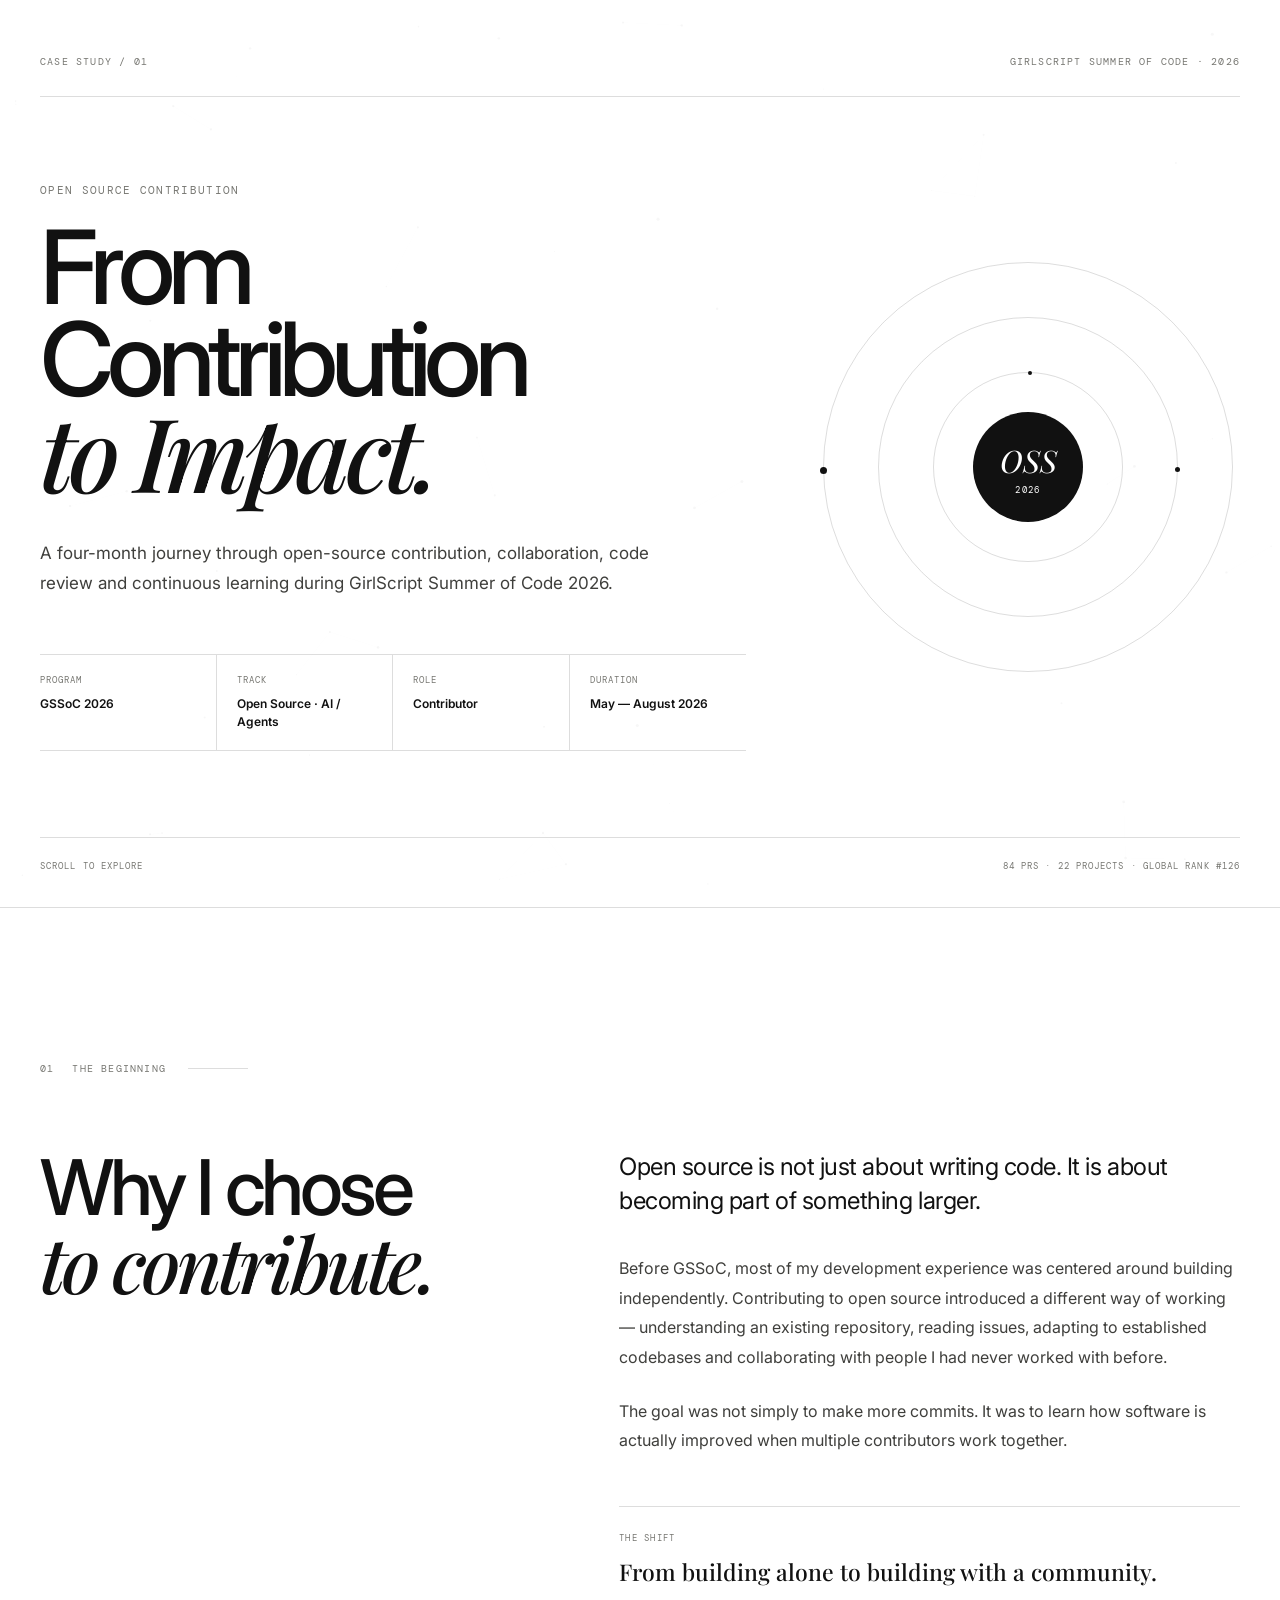
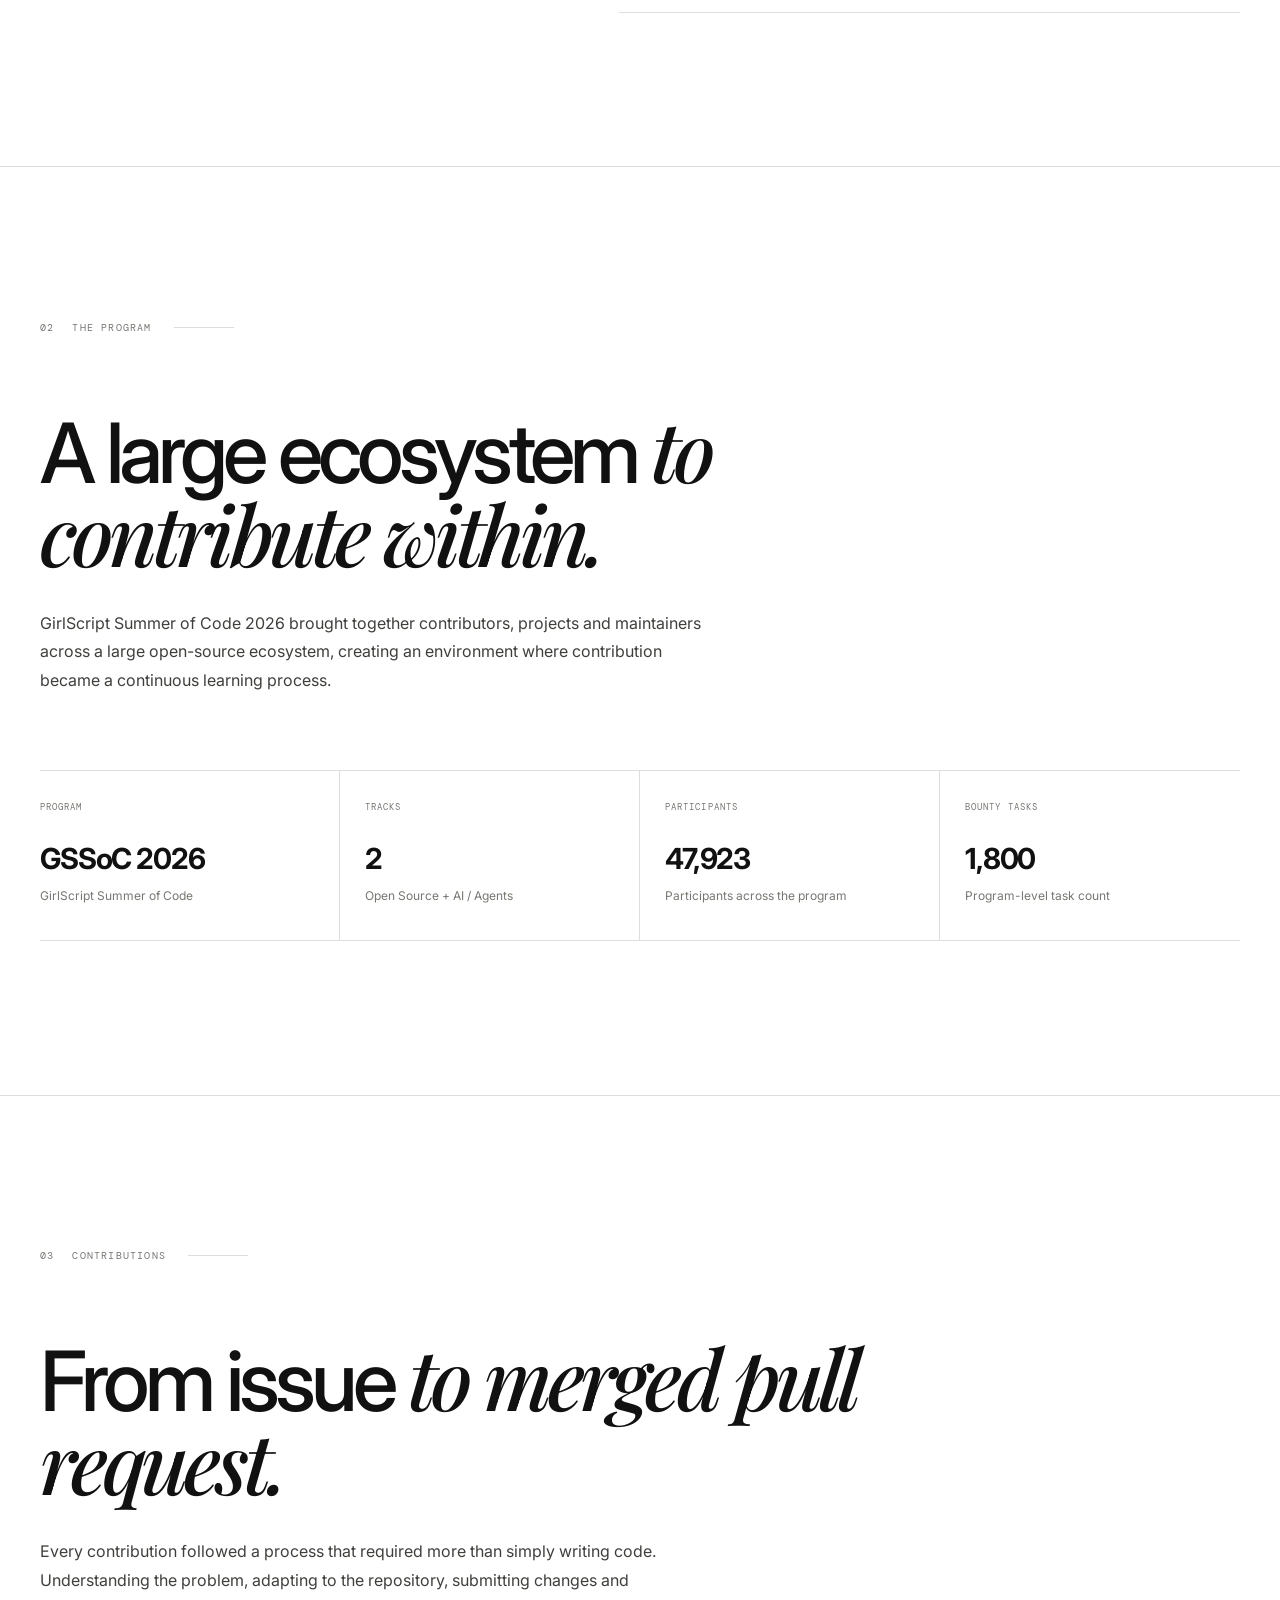
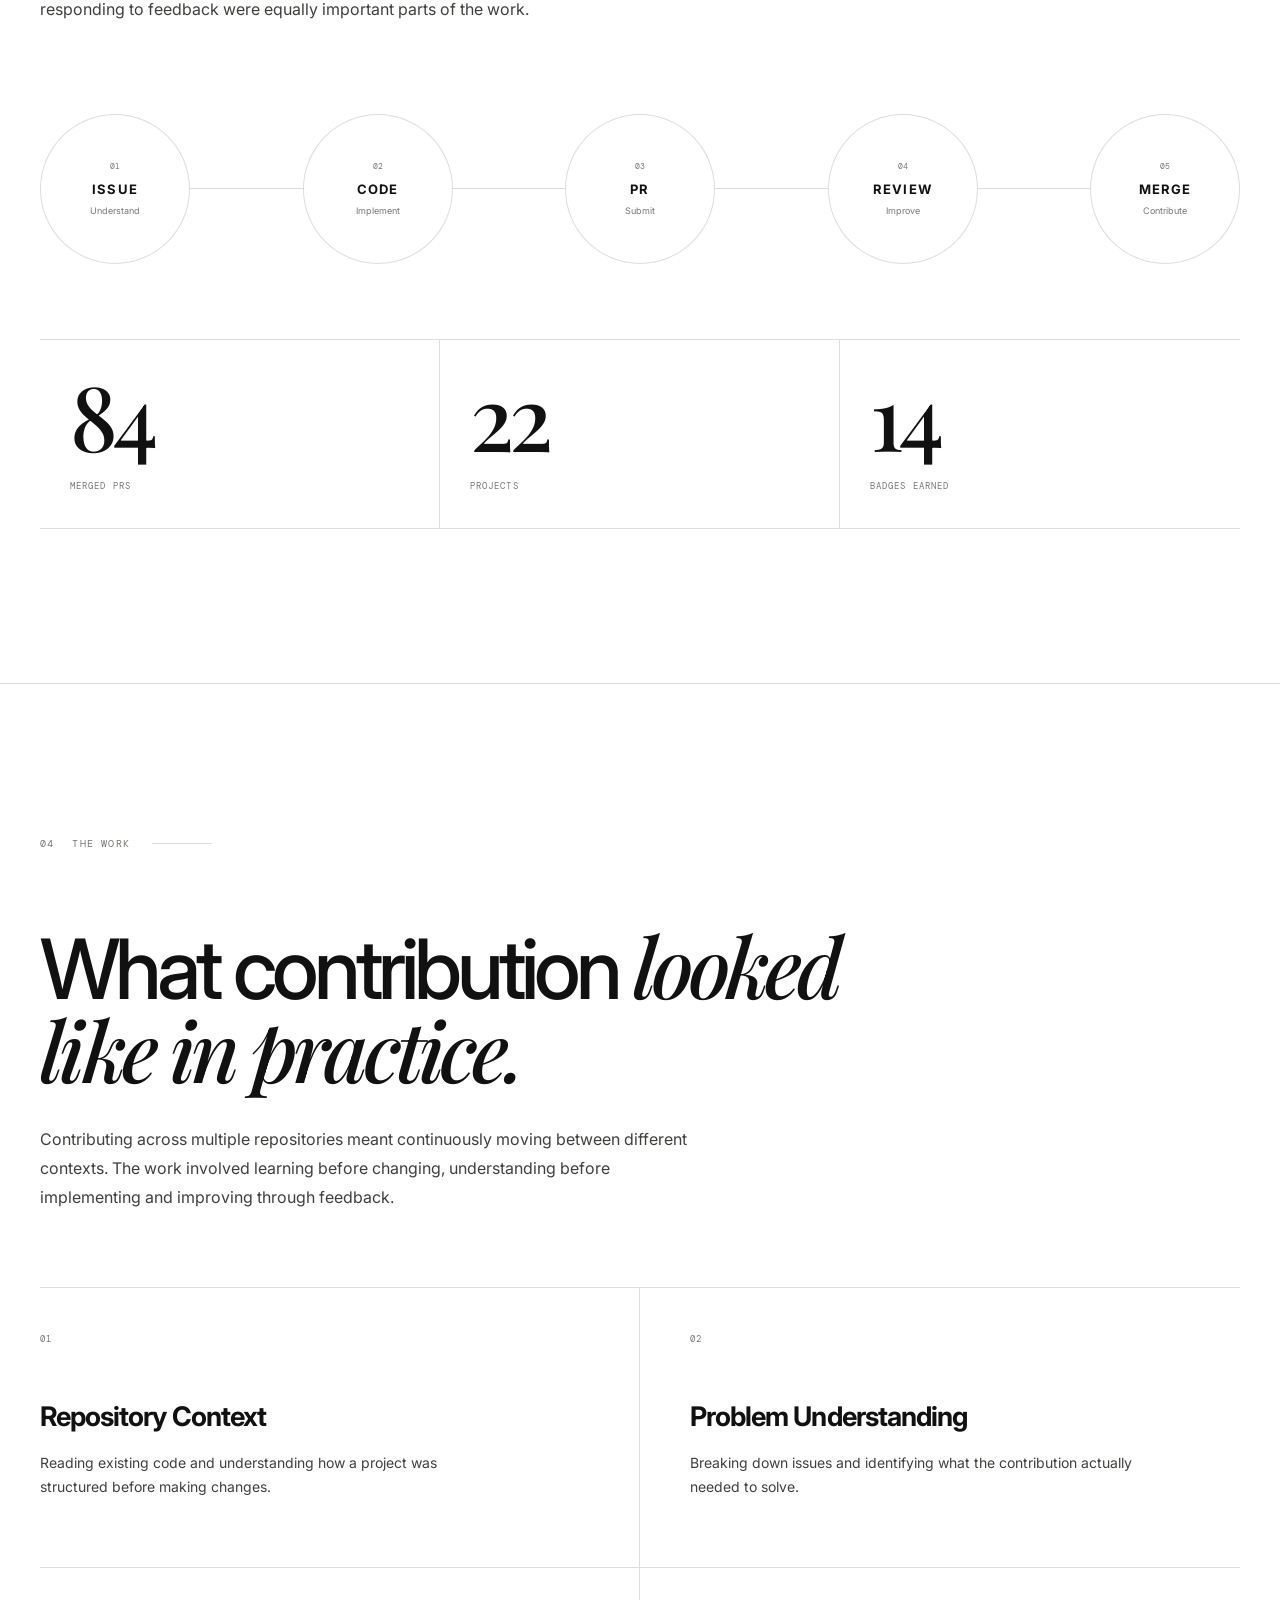
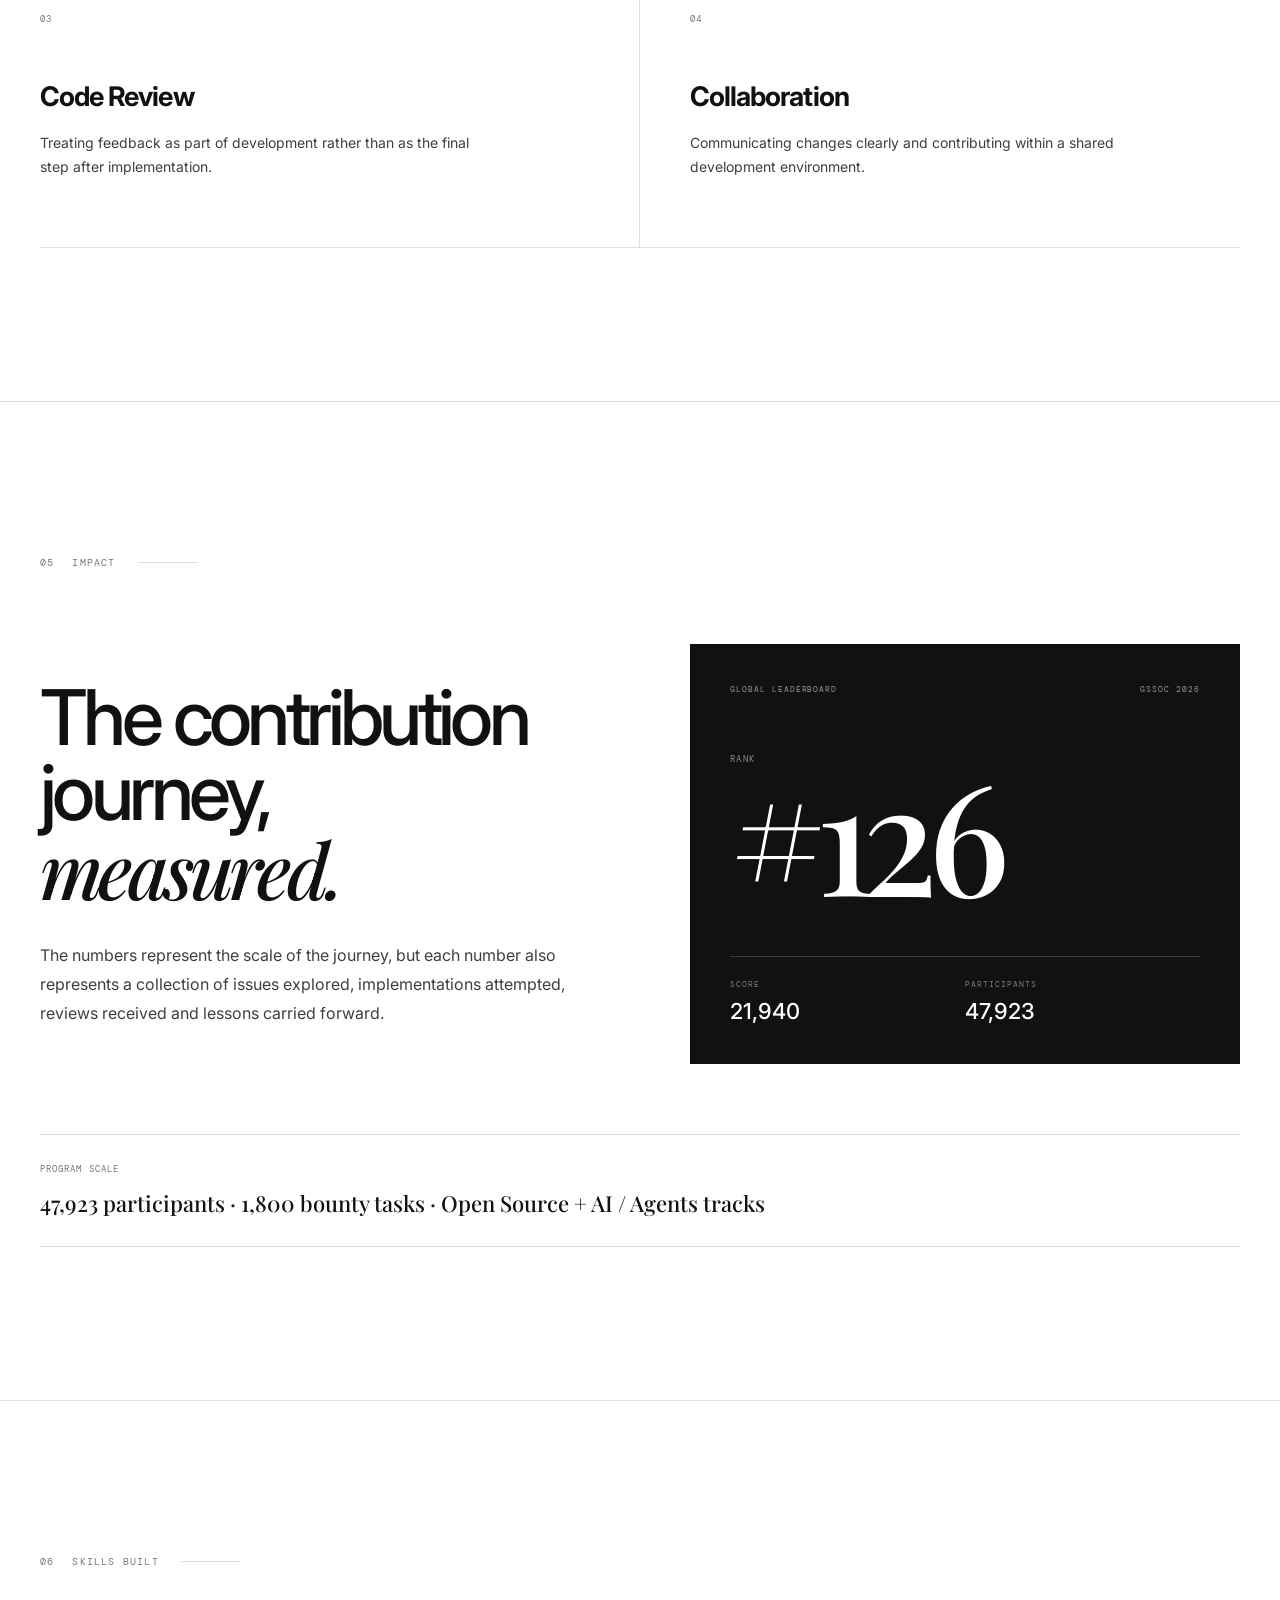
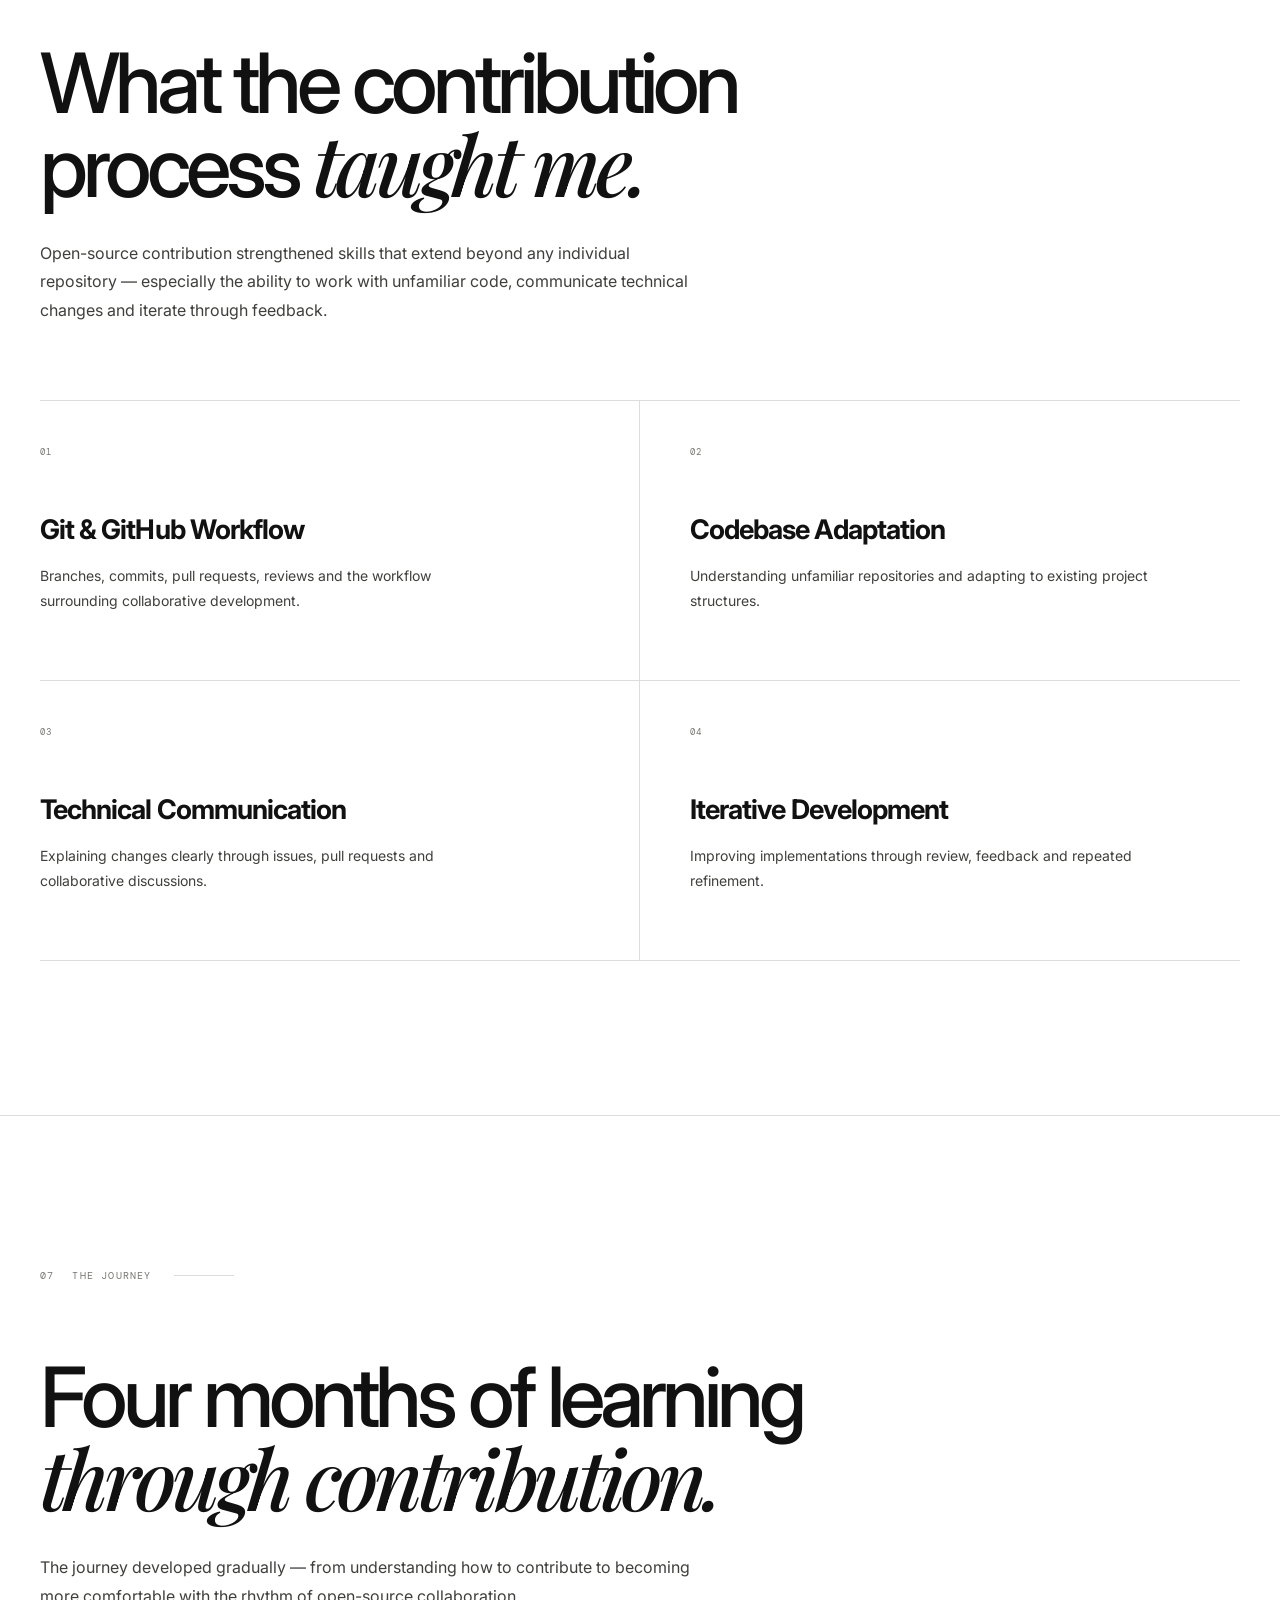
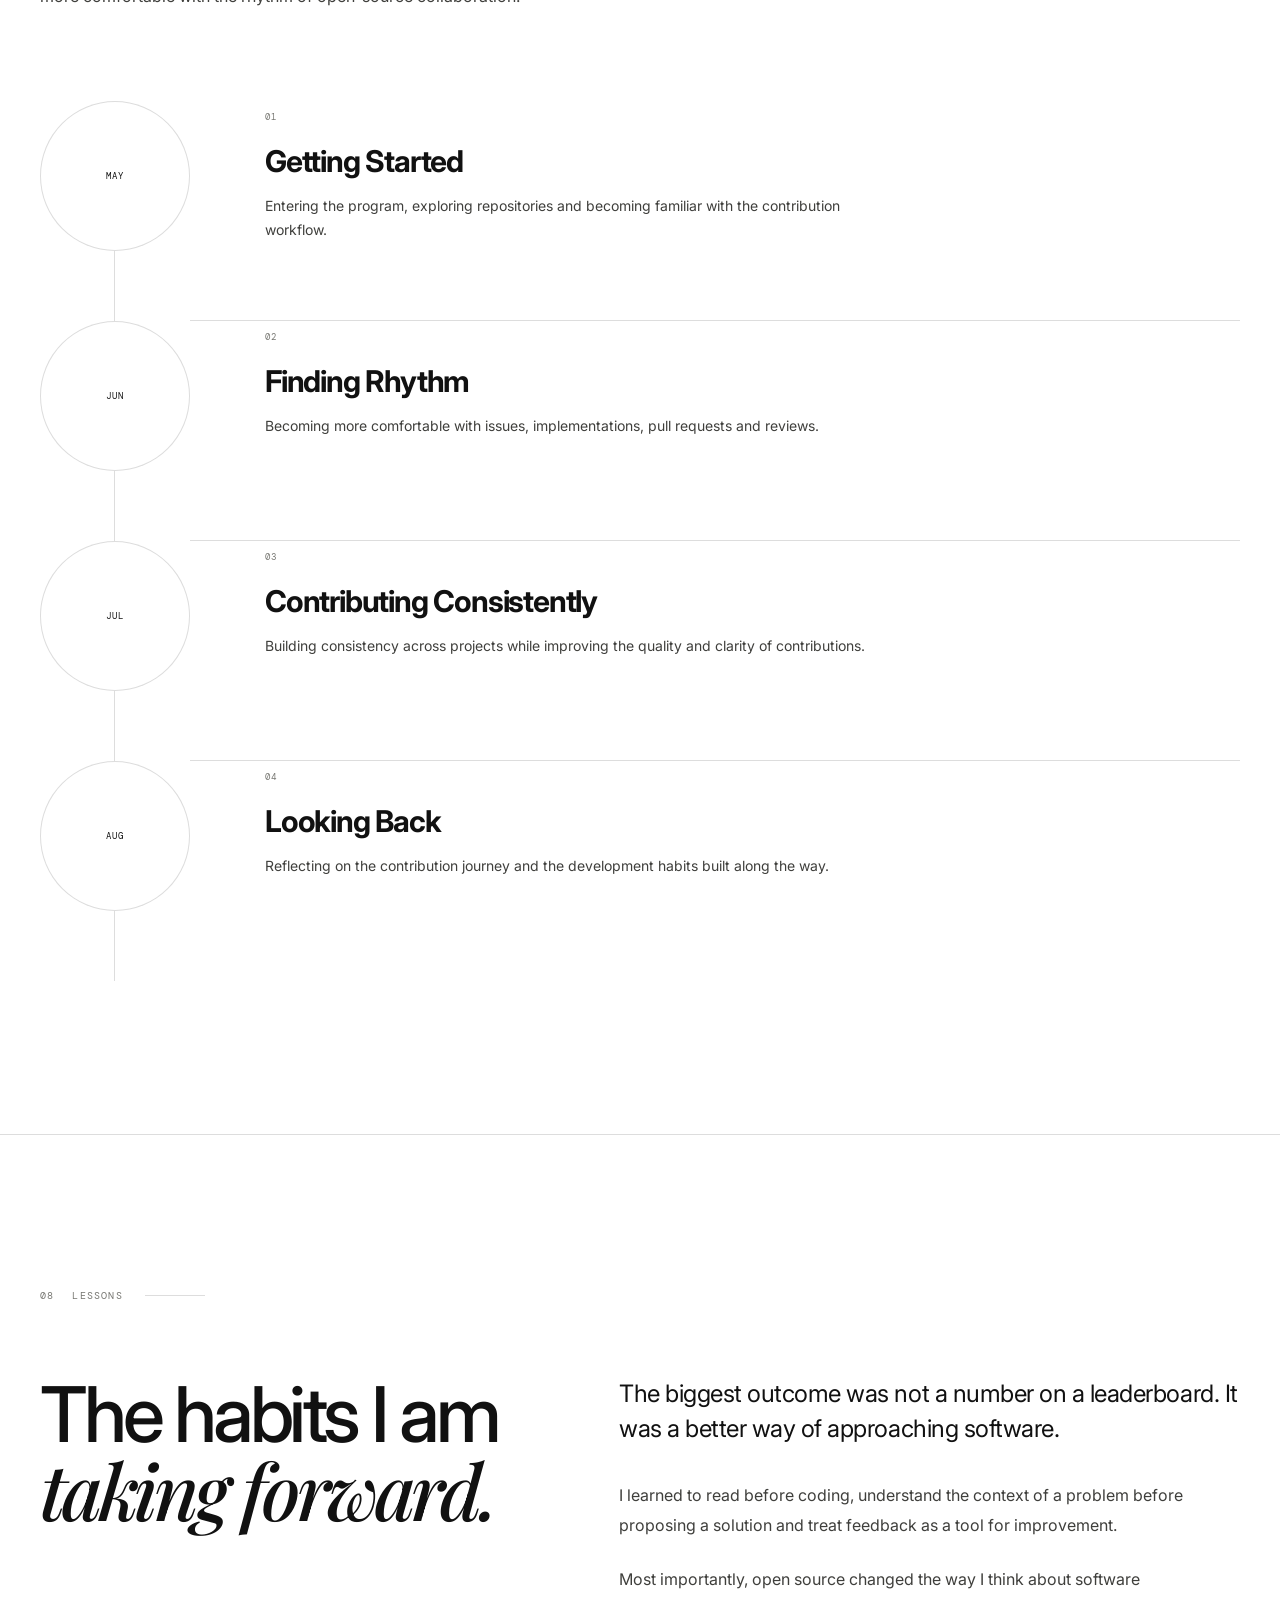
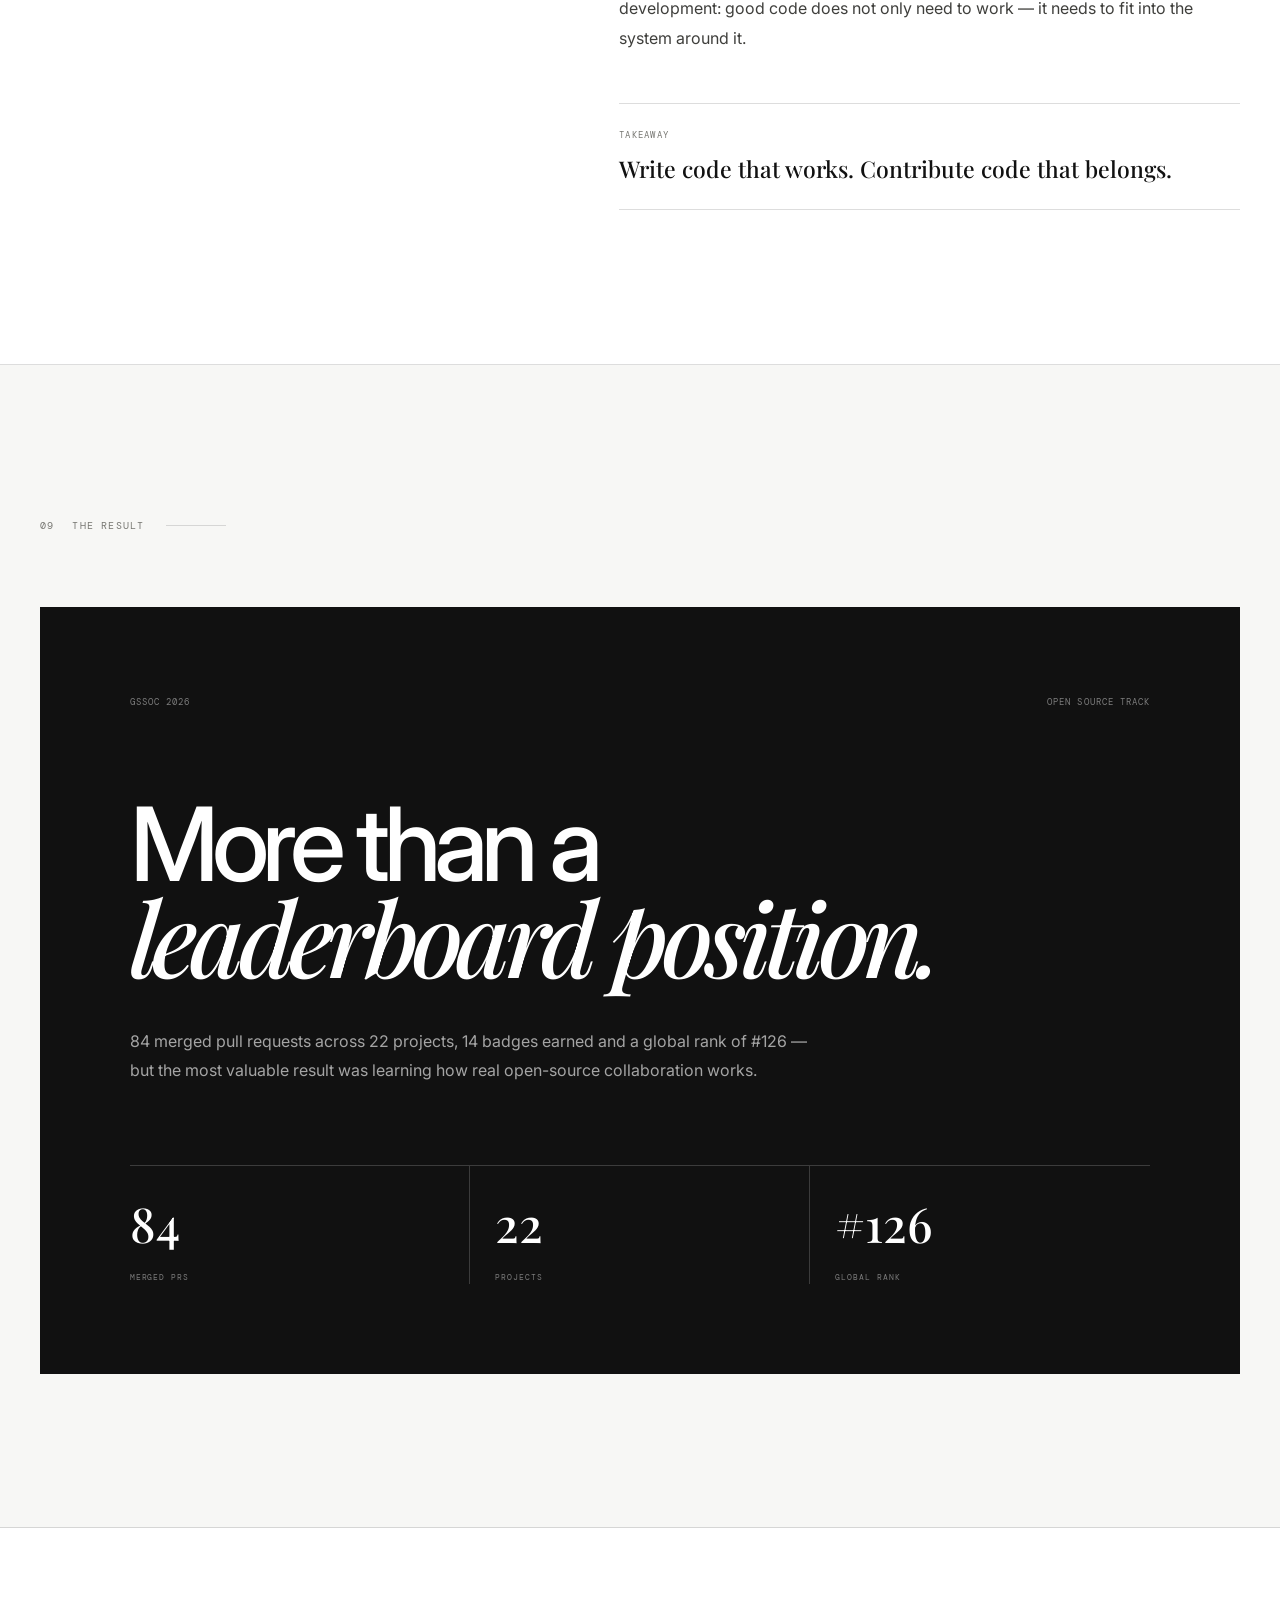
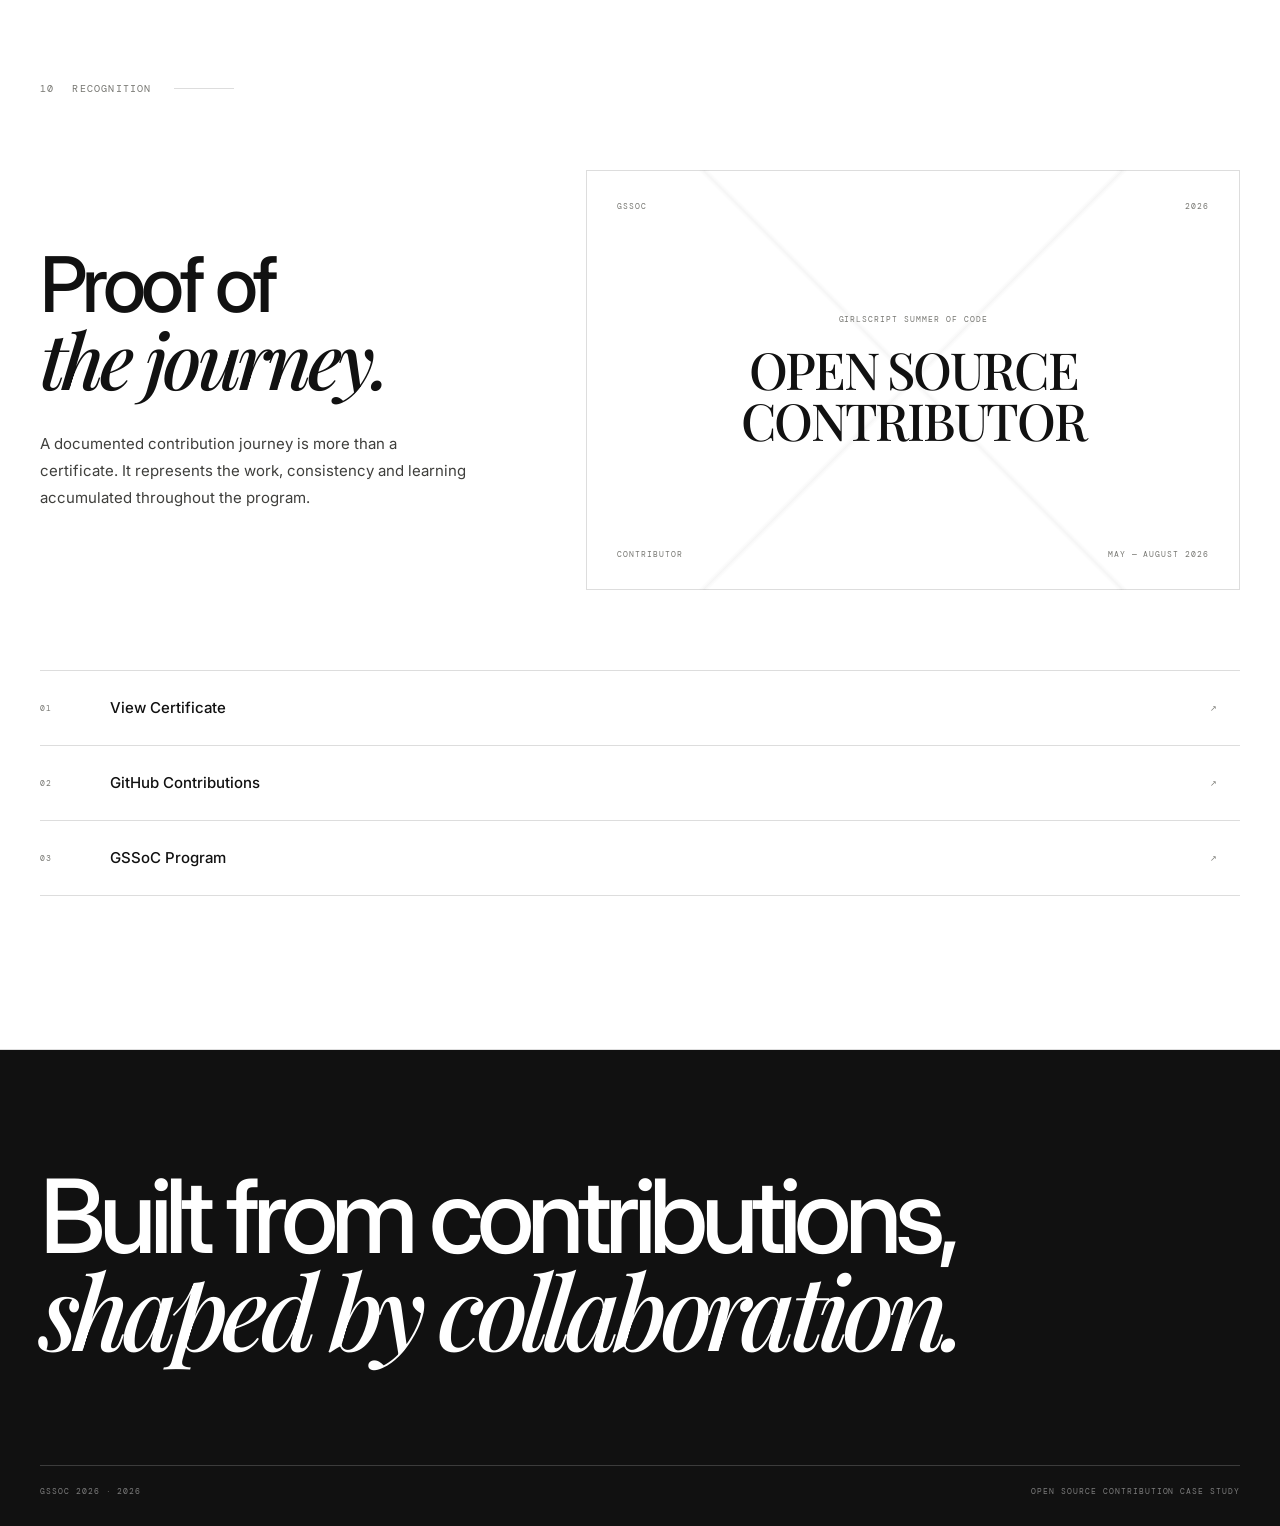
==== commit b20b7474: "missing links addes" ====
--- a/open source story/gssoc2026.html
+++ b/open source story/gssoc2026.html
@@ -669,19 +669,19 @@
           </div>
 
           <div class="project-links reveal">
-            <a href="#" class="project-link">
+            <a href="https://drive.google.com/file/d/1frRrcQUD8ffKylRFZo1ESjg0W1uWOTzr/view?usp=drive_link" class="project-link">
               <span>01</span>
               <strong>View Certificate</strong>
               <span>↗</span>
             </a>
 
-            <a href="#" class="project-link">
+            <a href="https://github.com/ArshiBansal" class="project-link">
               <span>02</span>
               <strong>GitHub Contributions</strong>
               <span>↗</span>
             </a>
 
-            <a href="#" class="project-link">
+            <a href="https://gssoc.girlscript.org/profile/c79850ca-16d0-4b37-8ab5-b4d89c9ca161" class="project-link">
               <span>03</span>
               <strong>GSSoC Program</strong>
               <span>↗</span>
